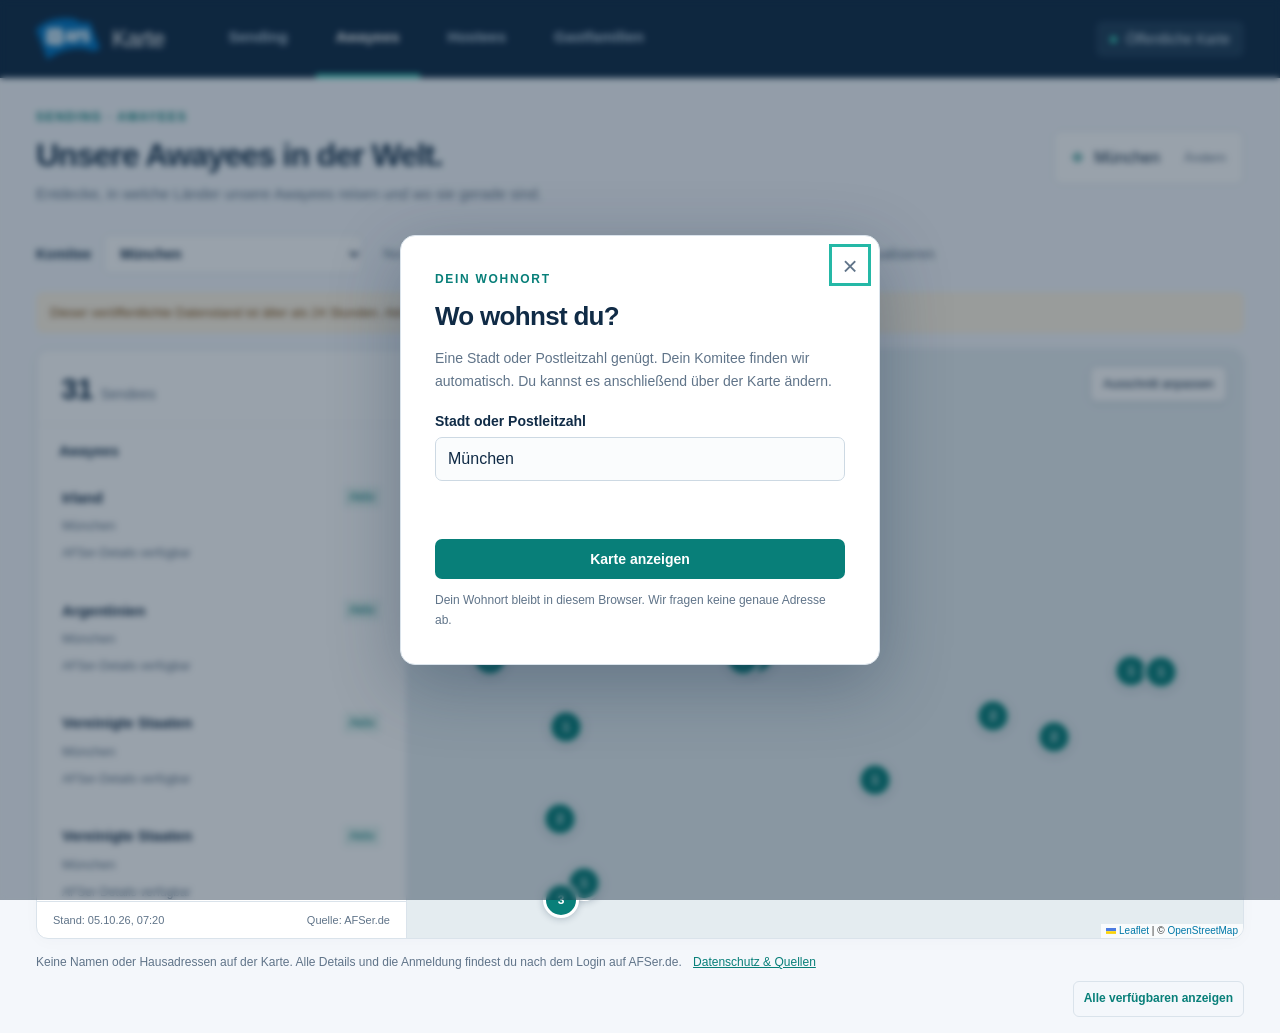
==== docs/awayees/index.html @ 6be91d58 "Rename Hopees to Awayees" ====
<!doctype html>
<html lang="de">
<head>
  <meta charset="utf-8"><meta name="viewport" content="width=device-width,initial-scale=1,viewport-fit=cover">
  <meta name="theme-color" content="#102b46">
  <meta name="referrer" content="no-referrer"><meta name="description" content="Öffentliche AFS-Karte mit anonymisierten 1-km-Bereichen, Gastländern und AFSer-Links. Standardkomitee München.">
  <title>AFS Karte · Sending</title>
  <link rel="icon" href="../assets/favicon.svg" type="image/svg+xml">
  <link rel="stylesheet" href="../assets/vendor/leaflet.css"><link rel="stylesheet" href="../assets/app.css">
  <script defer src="../assets/vendor/leaflet.js"></script><script type="module" src="../assets/app.js"></script>
</head>
<body data-mobile-view="map">
  <header class="header">
    <a class="brand" href="../" aria-label="AFS Karte Startseite"><img class="brand-logo" src="../assets/afs-logo.svg" alt="AFS" width="64" height="43"><span>Karte</span></a>
    <nav aria-label="Bereiche"><a data-route="sending" class="active" href="../sending/">Sending</a><a data-route="awayees" href="../awayees/">Awayees</a><a data-route="hostees" href="../hostees/">Hostees</a><a data-route="families" href="../families/">Gastfamilien</a></nav>
    <button id="connection-button" class="connection"><span class="connection-dot"></span><span id="connection-label">Datenstand laden</span></button>
  </header>
  <main>
    <section class="page-heading">
      <div><p class="eyebrow" id="eyebrow">SENDING · HOMEINTERVIEWS</p><h1 id="page-title">Engagiere dich!</h1><p id="page-description">Finde offene Homeinterviews in deiner Nähe und melde dich direkt auf AFSer an.</p></div>
      <button id="residence-button" class="location-button"><span aria-hidden="true">⌖</span><span id="residence-label">München · Standard</span><span class="edit-label">Ändern</span></button>
    </section>
    <section class="toolbar" aria-label="Karte filtern">
      <label class="chapter-picker"><span>Komitee</span><select id="chapter-select" disabled><option value="">Bitte auswählen</option></select></label>
      <div class="scope-note" id="scope-note">Wähle deinen Wohnort oder dein Komitee.</div>
      <label class="record-filter" id="record-filter-control">Anzeige <select id="record-filter"></select></label>
      <label class="urgent-filter" id="urgent-control"><input id="urgent-only" type="checkbox">Nur dringend</label>
      <button id="refresh-button" class="subtle-button" disabled aria-label="Daten aktualisieren">↻ <span>Aktualisieren</span></button>
    </section>
    <p id="data-notice" class="data-notice" role="status" hidden></p>
    <div class="mobile-view-switch" role="group" aria-label="Ergebnisansicht">
      <button type="button" data-mobile-view="list" aria-pressed="false" aria-controls="results-panel">Liste</button>
      <button type="button" data-mobile-view="map" aria-pressed="true" aria-controls="map-panel">Karte</button>
    </div>
    <section class="workspace">
      <aside class="results" id="results-panel" aria-label="Ergebnisse">
        <div class="result-summary"><div><strong id="record-count">–</strong><span id="record-unit">offene Interviews</span></div><span class="urgent-count" id="urgent-count" hidden></span></div>
        <section class="nearby" id="nearby-section" hidden><div class="section-label">IN DEINER NÄHE <span>Ungefähre Entfernung</span></div><div id="nearby-results"></div></section>
        <div class="list-heading"><h2 id="list-heading">Offene Interviews</h2><label><span class="sr-only">Sortieren</span><select id="sort-select"><option value="urgent">Dringend zuerst</option><option value="distance">Nächste zuerst</option><option value="date">Frist zuerst</option></select></label></div>
        <div id="results-list" aria-live="polite"><div class="empty-state"><div class="empty-icon" aria-hidden="true">⌖</div><h3>Dein Komitee auf einen Blick</h3><p>Der öffentliche Datenstand für München wird geladen.</p></div></div>
        <div class="results-footer"><span id="updated-label">Noch keine Daten geladen</span><span>Quelle: AFSer.de</span></div>
      </aside>
      <section class="map-panel" id="map-panel" aria-label="Interaktive Karte"><div id="map"></div><div class="map-top-note" id="map-top-note">Standorte als ungefähre Bereiche</div><button id="fit-map" class="map-fit" aria-label="Alle gefilterten Einträge auf der Karte anzeigen">Ausschnitt anpassen</button><div class="map-legend" id="map-legend"><span><i class="legend-dot regular"></i>Offen</span><span><i class="legend-dot urgent"></i>Dringend</span><span class="area-legend"><i></i>Ungefährer Bereich</span></div></section>
    </section>
    <p class="privacy-note">Keine Namen oder Hausadressen auf der Karte. Alle Details und die Anmeldung findest du nach dem Login auf AFSer.de. <button id="privacy-button">Datenschutz & Quellen</button></p>
    <div class="scope-actions"><button id="show-all-button" class="show-all-button" type="button" aria-pressed="false" disabled>Alle verfügbaren anzeigen</button></div>
  </main>
  <dialog id="residence-dialog" aria-labelledby="residence-title">
    <form id="residence-form"><button type="button" class="dialog-close" data-close aria-label="Schließen">×</button><p class="eyebrow">DEIN WOHNORT</p><h2 id="residence-title">Wo wohnst du?</h2><p>Eine Stadt oder Postleitzahl genügt. Dein Komitee finden wir automatisch. Du kannst es anschließend über der Karte ändern.</p><label for="city-input">Stadt oder Postleitzahl</label><input id="city-input" autocomplete="off" placeholder="z. B. München oder 80331" maxlength="80"><div id="city-options" class="city-options" aria-live="polite"></div><p class="form-message" id="residence-message" role="status"></p><button class="primary wide" type="submit">Karte anzeigen</button><p class="small-note">Dein Wohnort bleibt in diesem Browser. Wir fragen keine genaue Adresse ab.</p></form>
  </dialog>
  <dialog id="privacy-dialog" aria-labelledby="privacy-title"><button class="dialog-close" data-close aria-label="Schließen">×</button><p class="eyebrow">DATENSCHUTZ & QUELLEN</p><h2 id="privacy-title">Nur das Nötige auf der Karte</h2><p>Die anonymisierten Kartendaten sind öffentlich auf GitHub gespeichert. Namen, Kontaktangaben, genaue Adressen und vollständige AFSer-Datensätze bleiben lokal und werden nicht veröffentlicht.</p><p>Homeinterviews, Hostees und Gastfamilien erscheinen als 1-km-Kreise mit zufällig versetztem Mittelpunkt auf Basis öffentlicher Ortskoordinaten. Die Kreisfläche ist kein bestätigter Wohnort. Entfernungen sind Schätzungen. Awayees erscheinen ausschließlich im Gastland, ohne Wohnadresse. Dein Wohnort wird lokal im Browser gespeichert.</p><p>Die Kartenkacheln stammen von OpenStreetMap. Dabei erhält der Kartenanbieter deine IP-Adresse und den angezeigten Kartenausschnitt. Es werden keine Namen, Hausadressen oder AFSer-Zugangscodes an den Kartenanbieter gesendet.</p><p>Datenquelle: <a href="https://www.afser.de/" target="_blank" rel="noopener noreferrer">AFSer.de</a>. Karten: © <a href="https://www.openstreetmap.org/copyright" target="_blank" rel="noopener noreferrer">OpenStreetMap-Mitwirkende</a>. Ungefähre Ortskoordinaten: <a href="https://www.geonames.org/" target="_blank" rel="noopener noreferrer">GeoNames</a> (CC BY 4.0). Kartenbibliothek: Leaflet (BSD-2-Clause).</p><p id="sync-info" class="small-note">Zuletzt veröffentlichter Datenstand wird von GitHub geladen.</p></dialog>
  <div id="toast" role="status" hidden></div>
</body>
</html>
---- docs/assets/vendor/leaflet.css ----
/* required styles */

.leaflet-pane,
.leaflet-tile,
.leaflet-marker-icon,
.leaflet-marker-shadow,
.leaflet-tile-container,
.leaflet-pane > svg,
.leaflet-pane > canvas,
.leaflet-zoom-box,
.leaflet-image-layer,
.leaflet-layer {
	position: absolute;
	left: 0;
	top: 0;
	}
.leaflet-container {
	overflow: hidden;
	}
.leaflet-tile,
.leaflet-marker-icon,
.leaflet-marker-shadow {
	-webkit-user-select: none;
	   -moz-user-select: none;
	        user-select: none;
	  -webkit-user-drag: none;
	}
/* Prevents IE11 from highlighting tiles in blue */
.leaflet-tile::selection {
	background: transparent;
}
/* Safari renders non-retina tile on retina better with this, but Chrome is worse */
.leaflet-safari .leaflet-tile {
	image-rendering: -webkit-optimize-contrast;
	}
/* hack that prevents hw layers "stretching" when loading new tiles */
.leaflet-safari .leaflet-tile-container {
	width: 1600px;
	height: 1600px;
	-webkit-transform-origin: 0 0;
	}
.leaflet-marker-icon,
.leaflet-marker-shadow {
	display: block;
	}
/* .leaflet-container svg: reset svg max-width decleration shipped in Joomla! (joomla.org) 3.x */
/* .leaflet-container img: map is broken in FF if you have max-width: 100% on tiles */
.leaflet-container .leaflet-overlay-pane svg {
	max-width: none !important;
	max-height: none !important;
	}
.leaflet-container .leaflet-marker-pane img,
.leaflet-container .leaflet-shadow-pane img,
.leaflet-container .leaflet-tile-pane img,
.leaflet-container img.leaflet-image-layer,
.leaflet-container .leaflet-tile {
	max-width: none !important;
	max-height: none !important;
	width: auto;
	padding: 0;
	}

.leaflet-container img.leaflet-tile {
	/* See: https://bugs.chromium.org/p/chromium/issues/detail?id=600120 */
	mix-blend-mode: plus-lighter;
}

.leaflet-container.leaflet-touch-zoom {
	-ms-touch-action: pan-x pan-y;
	touch-action: pan-x pan-y;
	}
.leaflet-container.leaflet-touch-drag {
	-ms-touch-action: pinch-zoom;
	/* Fallback for FF which doesn't support pinch-zoom */
	touch-action: none;
	touch-action: pinch-zoom;
}
.leaflet-container.leaflet-touch-drag.leaflet-touch-zoom {
	-ms-touch-action: none;
	touch-action: none;
}
.leaflet-container {
	-webkit-tap-highlight-color: transparent;
}
.leaflet-container a {
	-webkit-tap-highlight-color: rgba(51, 181, 229, 0.4);
}
.leaflet-tile {
	filter: inherit;
	visibility: hidden;
	}
.leaflet-tile-loaded {
	visibility: inherit;
	}
.leaflet-zoom-box {
	width: 0;
	height: 0;
	-moz-box-sizing: border-box;
	     box-sizing: border-box;
	z-index: 800;
	}
/* workaround for https://bugzilla.mozilla.org/show_bug.cgi?id=888319 */
.leaflet-overlay-pane svg {
	-moz-user-select: none;
	}

.leaflet-pane         { z-index: 400; }

.leaflet-tile-pane    { z-index: 200; }
.leaflet-overlay-pane { z-index: 400; }
.leaflet-shadow-pane  { z-index: 500; }
.leaflet-marker-pane  { z-index: 600; }
.leaflet-tooltip-pane   { z-index: 650; }
.leaflet-popup-pane   { z-index: 700; }

.leaflet-map-pane canvas { z-index: 100; }
.leaflet-map-pane svg    { z-index: 200; }

.leaflet-vml-shape {
	width: 1px;
	height: 1px;
	}
.lvml {
	behavior: url(#default#VML);
	display: inline-block;
	position: absolute;
	}


/* control positioning */

.leaflet-control {
	position: relative;
	z-index: 800;
	pointer-events: visiblePainted; /* IE 9-10 doesn't have auto */
	pointer-events: auto;
	}
.leaflet-top,
.leaflet-bottom {
	position: absolute;
	z-index: 1000;
	pointer-events: none;
	}
.leaflet-top {
	top: 0;
	}
.leaflet-right {
	right: 0;
	}
.leaflet-bottom {
	bottom: 0;
	}
.leaflet-left {
	left: 0;
	}
.leaflet-control {
	float: left;
	clear: both;
	}
.leaflet-right .leaflet-control {
	float: right;
	}
.leaflet-top .leaflet-control {
	margin-top: 10px;
	}
.leaflet-bottom .leaflet-control {
	margin-bottom: 10px;
	}
.leaflet-left .leaflet-control {
	margin-left: 10px;
	}
.leaflet-right .leaflet-control {
	margin-right: 10px;
	}


/* zoom and fade animations */

.leaflet-fade-anim .leaflet-popup {
	opacity: 0;
	-webkit-transition: opacity 0.2s linear;
	   -moz-transition: opacity 0.2s linear;
	        transition: opacity 0.2s linear;
	}
.leaflet-fade-anim .leaflet-map-pane .leaflet-popup {
	opacity: 1;
	}
.leaflet-zoom-animated {
	-webkit-transform-origin: 0 0;
	    -ms-transform-origin: 0 0;
	        transform-origin: 0 0;
	}
svg.leaflet-zoom-animated {
	will-change: transform;
}

.leaflet-zoom-anim .leaflet-zoom-animated {
	-webkit-transition: -webkit-transform 0.25s cubic-bezier(0,0,0.25,1);
	   -moz-transition:    -moz-transform 0.25s cubic-bezier(0,0,0.25,1);
	        transition:         transform 0.25s cubic-bezier(0,0,0.25,1);
	}
.leaflet-zoom-anim .leaflet-tile,
.leaflet-pan-anim .leaflet-tile {
	-webkit-transition: none;
	   -moz-transition: none;
	        transition: none;
	}

.leaflet-zoom-anim .leaflet-zoom-hide {
	visibility: hidden;
	}


/* cursors */

.leaflet-interactive {
	cursor: pointer;
	}
.leaflet-grab {
	cursor: -webkit-grab;
	cursor:    -moz-grab;
	cursor:         grab;
	}
.leaflet-crosshair,
.leaflet-crosshair .leaflet-interactive {
	cursor: crosshair;
	}
.leaflet-popup-pane,
.leaflet-control {
	cursor: auto;
	}
.leaflet-dragging .leaflet-grab,
.leaflet-dragging .leaflet-grab .leaflet-interactive,
.leaflet-dragging .leaflet-marker-draggable {
	cursor: move;
	cursor: -webkit-grabbing;
	cursor:    -moz-grabbing;
	cursor:         grabbing;
	}

/* marker & overlays interactivity */
.leaflet-marker-icon,
.leaflet-marker-shadow,
.leaflet-image-layer,
.leaflet-pane > svg path,
.leaflet-tile-container {
	pointer-events: none;
	}

.leaflet-marker-icon.leaflet-interactive,
.leaflet-image-layer.leaflet-interactive,
.leaflet-pane > svg path.leaflet-interactive,
svg.leaflet-image-layer.leaflet-interactive path {
	pointer-events: visiblePainted; /* IE 9-10 doesn't have auto */
	pointer-events: auto;
	}

/* visual tweaks */

.leaflet-container {
	background: #ddd;
	outline-offset: 1px;
	}
.leaflet-container a {
	color: #0078A8;
	}
.leaflet-zoom-box {
	border: 2px dotted #38f;
	background: rgba(255,255,255,0.5);
	}


/* general typography */
.leaflet-container {
	font-family: "Helvetica Neue", Arial, Helvetica, sans-serif;
	font-size: 12px;
	font-size: 0.75rem;
	line-height: 1.5;
	}


/* general toolbar styles */

.leaflet-bar {
	box-shadow: 0 1px 5px rgba(0,0,0,0.65);
	border-radius: 4px;
	}
.leaflet-bar a {
	background-color: #fff;
	border-bottom: 1px solid #ccc;
	width: 26px;
	height: 26px;
	line-height: 26px;
	display: block;
	text-align: center;
	text-decoration: none;
	color: black;
	}
.leaflet-bar a,
.leaflet-control-layers-toggle {
	background-position: 50% 50%;
	background-repeat: no-repeat;
	display: block;
	}
.leaflet-bar a:hover,
.leaflet-bar a:focus {
	background-color: #f4f4f4;
	}
.leaflet-bar a:first-child {
	border-top-left-radius: 4px;
	border-top-right-radius: 4px;
	}
.leaflet-bar a:last-child {
	border-bottom-left-radius: 4px;
	border-bottom-right-radius: 4px;
	border-bottom: none;
	}
.leaflet-bar a.leaflet-disabled {
	cursor: default;
	background-color: #f4f4f4;
	color: #bbb;
	}

.leaflet-touch .leaflet-bar a {
	width: 30px;
	height: 30px;
	line-height: 30px;
	}
.leaflet-touch .leaflet-bar a:first-child {
	border-top-left-radius: 2px;
	border-top-right-radius: 2px;
	}
.leaflet-touch .leaflet-bar a:last-child {
	border-bottom-left-radius: 2px;
	border-bottom-right-radius: 2px;
	}

/* zoom control */

.leaflet-control-zoom-in,
.leaflet-control-zoom-out {
	font: bold 18px 'Lucida Console', Monaco, monospace;
	text-indent: 1px;
	}

.leaflet-touch .leaflet-control-zoom-in, .leaflet-touch .leaflet-control-zoom-out  {
	font-size: 22px;
	}


/* layers control */

.leaflet-control-layers {
	box-shadow: 0 1px 5px rgba(0,0,0,0.4);
	background: #fff;
	border-radius: 5px;
	}
.leaflet-control-layers-toggle {
	background-image: url(images/layers.png);
	width: 36px;
	height: 36px;
	}
.leaflet-retina .leaflet-control-layers-toggle {
	background-image: url(images/layers-2x.png);
	background-size: 26px 26px;
	}
.leaflet-touch .leaflet-control-layers-toggle {
	width: 44px;
	height: 44px;
	}
.leaflet-control-layers .leaflet-control-layers-list,
.leaflet-control-layers-expanded .leaflet-control-layers-toggle {
	display: none;
	}
.leaflet-control-layers-expanded .leaflet-control-layers-list {
	display: block;
	position: relative;
	}
.leaflet-control-layers-expanded {
	padding: 6px 10px 6px 6px;
	color: #333;
	background: #fff;
	}
.leaflet-control-layers-scrollbar {
	overflow-y: scroll;
	overflow-x: hidden;
	padding-right: 5px;
	}
.leaflet-control-layers-selector {
	margin-top: 2px;
	position: relative;
	top: 1px;
	}
.leaflet-control-layers label {
	display: block;
	font-size: 13px;
	font-size: 1.08333em;
	}
.leaflet-control-layers-separator {
	height: 0;
	border-top: 1px solid #ddd;
	margin: 5px -10px 5px -6px;
	}

/* Default icon URLs */
.leaflet-default-icon-path { /* used only in path-guessing heuristic, see L.Icon.Default */
	background-image: url(images/marker-icon.png);
	}


/* attribution and scale controls */

.leaflet-container .leaflet-control-attribution {
	background: #fff;
	background: rgba(255, 255, 255, 0.8);
	margin: 0;
	}
.leaflet-control-attribution,
.leaflet-control-scale-line {
	padding: 0 5px;
	color: #333;
	line-height: 1.4;
	}
.leaflet-control-attribution a {
	text-decoration: none;
	}
.leaflet-control-attribution a:hover,
.leaflet-control-attribution a:focus {
	text-decoration: underline;
	}
.leaflet-attribution-flag {
	display: inline !important;
	vertical-align: baseline !important;
	width: 1em;
	height: 0.6669em;
	}
.leaflet-left .leaflet-control-scale {
	margin-left: 5px;
	}
.leaflet-bottom .leaflet-control-scale {
	margin-bottom: 5px;
	}
.leaflet-control-scale-line {
	border: 2px solid #777;
	border-top: none;
	line-height: 1.1;
	padding: 2px 5px 1px;
	white-space: nowrap;
	-moz-box-sizing: border-box;
	     box-sizing: border-box;
	background: rgba(255, 255, 255, 0.8);
	text-shadow: 1px 1px #fff;
	}
.leaflet-control-scale-line:not(:first-child) {
	border-top: 2px solid #777;
	border-bottom: none;
	margin-top: -2px;
	}
.leaflet-control-scale-line:not(:first-child):not(:last-child) {
	border-bottom: 2px solid #777;
	}

.leaflet-touch .leaflet-control-attribution,
.leaflet-touch .leaflet-control-layers,
.leaflet-touch .leaflet-bar {
	box-shadow: none;
	}
.leaflet-touch .leaflet-control-layers,
.leaflet-touch .leaflet-bar {
	border: 2px solid rgba(0,0,0,0.2);
	background-clip: padding-box;
	}


/* popup */

.leaflet-popup {
	position: absolute;
	text-align: center;
	margin-bottom: 20px;
	}
.leaflet-popup-content-wrapper {
	padding: 1px;
	text-align: left;
	border-radius: 12px;
	}
.leaflet-popup-content {
	margin: 13px 24px 13px 20px;
	line-height: 1.3;
	font-size: 13px;
	font-size: 1.08333em;
	min-height: 1px;
	}
.leaflet-popup-content p {
	margin: 17px 0;
	margin: 1.3em 0;
	}
.leaflet-popup-tip-container {
	width: 40px;
	height: 20px;
	position: absolute;
	left: 50%;
	margin-top: -1px;
	margin-left: -20px;
	overflow: hidden;
	pointer-events: none;
	}
.leaflet-popup-tip {
	width: 17px;
	height: 17px;
	padding: 1px;

	margin: -10px auto 0;
	pointer-events: auto;

	-webkit-transform: rotate(45deg);
	   -moz-transform: rotate(45deg);
	    -ms-transform: rotate(45deg);
	        transform: rotate(45deg);
	}
.leaflet-popup-content-wrapper,
.leaflet-popup-tip {
	background: white;
	color: #333;
	box-shadow: 0 3px 14px rgba(0,0,0,0.4);
	}
.leaflet-container a.leaflet-popup-close-button {
	position: absolute;
	top: 0;
	right: 0;
	border: none;
	text-align: center;
	width: 24px;
	height: 24px;
	font: 16px/24px Tahoma, Verdana, sans-serif;
	color: #757575;
	text-decoration: none;
	background: transparent;
	}
.leaflet-container a.leaflet-popup-close-button:hover,
.leaflet-container a.leaflet-popup-close-button:focus {
	color: #585858;
	}
.leaflet-popup-scrolled {
	overflow: auto;
	}

.leaflet-oldie .leaflet-popup-content-wrapper {
	-ms-zoom: 1;
	}
.leaflet-oldie .leaflet-popup-tip {
	width: 24px;
	margin: 0 auto;

	-ms-filter: "progid:DXImageTransform.Microsoft.Matrix(M11=0.70710678, M12=0.70710678, M21=-0.70710678, M22=0.70710678)";
	filter: progid:DXImageTransform.Microsoft.Matrix(M11=0.70710678, M12=0.70710678, M21=-0.70710678, M22=0.70710678);
	}

.leaflet-oldie .leaflet-control-zoom,
.leaflet-oldie .leaflet-control-layers,
.leaflet-oldie .leaflet-popup-content-wrapper,
.leaflet-oldie .leaflet-popup-tip {
	border: 1px solid #999;
	}


/* div icon */

.leaflet-div-icon {
	background: #fff;
	border: 1px solid #666;
	}


/* Tooltip */
/* Base styles for the element that has a tooltip */
.leaflet-tooltip {
	position: absolute;
	padding: 6px;
	background-color: #fff;
	border: 1px solid #fff;
	border-radius: 3px;
	color: #222;
	white-space: nowrap;
	-webkit-user-select: none;
	-moz-user-select: none;
	-ms-user-select: none;
	user-select: none;
	pointer-events: none;
	box-shadow: 0 1px 3px rgba(0,0,0,0.4);
	}
.leaflet-tooltip.leaflet-interactive {
	cursor: pointer;
	pointer-events: auto;
	}
.leaflet-tooltip-top:before,
.leaflet-tooltip-bottom:before,
.leaflet-tooltip-left:before,
.leaflet-tooltip-right:before {
	position: absolute;
	pointer-events: none;
	border: 6px solid transparent;
	background: transparent;
	content: "";
	}

/* Directions */

.leaflet-tooltip-bottom {
	margin-top: 6px;
}
.leaflet-tooltip-top {
	margin-top: -6px;
}
.leaflet-tooltip-bottom:before,
.leaflet-tooltip-top:before {
	left: 50%;
	margin-left: -6px;
	}
.leaflet-tooltip-top:before {
	bottom: 0;
	margin-bottom: -12px;
	border-top-color: #fff;
	}
.leaflet-tooltip-bottom:before {
	top: 0;
	margin-top: -12px;
	margin-left: -6px;
	border-bottom-color: #fff;
	}
.leaflet-tooltip-left {
	margin-left: -6px;
}
.leaflet-tooltip-right {
	margin-left: 6px;
}
.leaflet-tooltip-left:before,
.leaflet-tooltip-right:before {
	top: 50%;
	margin-top: -6px;
	}
.leaflet-tooltip-left:before {
	right: 0;
	margin-right: -12px;
	border-left-color: #fff;
	}
.leaflet-tooltip-right:before {
	left: 0;
	margin-left: -12px;
	border-right-color: #fff;
	}

/* Printing */

@media print {
	/* Prevent printers from removing background-images of controls. */
	.leaflet-control {
		-webkit-print-color-adjust: exact;
		print-color-adjust: exact;
		}
	}
---- docs/assets/app.css ----
:root{font-family:Inter,-apple-system,BlinkMacSystemFont,"Segoe UI",sans-serif;color:#17334d;background:#f4f7fb;font-size:16px;--navy:#102b46;--teal:#087f79;--line:#dae3eb;--muted:#607489;--red:#bd343c}*{box-sizing:border-box}body{margin:0}button,input,select{font:inherit}button,a,input,select{touch-action:manipulation}button{cursor:pointer}button:disabled,select:disabled{cursor:default;opacity:.55}a{color:var(--teal)}button:focus-visible,a:focus-visible,select:focus-visible,input:focus-visible{outline:3px solid #25b8a6;outline-offset:3px}button{border:0}header{height:78px;padding:0 36px;background:var(--navy);display:flex;align-items:center;gap:44px;color:#fff}.brand{display:flex;align-items:center;gap:12px;color:#fff;text-decoration:none;font-size:23px;letter-spacing:-.5px;white-space:nowrap}.brand strong{font-weight:400;color:#b4c8d9}nav{display:flex;height:100%;align-items:stretch;gap:8px}nav a{color:#b8ccdd;text-decoration:none;padding:28px 20px 23px;border-bottom:4px solid transparent;font-size:15px;font-weight:550}nav a.active{color:white;border-bottom-color:#38cbb5}nav a:hover{background:#183952}.connection{margin-left:auto;background:#203e59;color:#dcebf7;padding:10px 14px;border-radius:7px;display:flex;align-items:center;gap:9px;font-size:14px}.connection-dot{background:#8aa0b3;width:7px;height:7px;border-radius:50%}.connected .connection-dot{background:#38cbb5}main{max-width:1720px;margin:auto;padding:32px 36px 16px}.page-heading{display:flex;justify-content:space-between;gap:24px;align-items:center;margin-bottom:28px}.eyebrow{font-size:12px;font-weight:750;letter-spacing:1.7px;color:var(--teal);margin:0 0 12px}h1{font-size:32px;line-height:1.2;letter-spacing:-1px;margin:0 0 9px}.page-heading p:not(.eyebrow){font-size:15px;color:var(--muted);line-height:1.5;margin:0}.location-button{background:white;border:1px solid var(--line);padding:13px 17px;display:flex;align-items:center;gap:10px;border-radius:9px;color:var(--navy);white-space:nowrap}.location-button>span:first-child{font-size:23px;color:var(--teal)}.edit-label{margin-left:14px;color:var(--muted);font-size:13px}.toolbar{display:flex;align-items:center;gap:20px;margin-bottom:18px}.chapter-picker{display:flex;align-items:center;gap:12px;font-size:14px;font-weight:600}.chapter-picker select, #sort-select{border:1px solid var(--line);background:white;border-radius:7px;padding:10px 34px 10px 12px;color:var(--navy);max-width:260px}.scope-note{font-size:13px;color:var(--muted)}.urgent-filter{display:flex;align-items:center;gap:8px;margin-left:auto;font-size:14px}.urgent-filter input{accent-color:var(--red);width:16px;height:16px}.subtle-button{background:transparent;color:var(--muted);font-size:14px;padding:10px 0}.workspace{display:grid;grid-template-columns:370px 1fr;min-height:590px;height:calc(100vh - 320px);max-height:950px;border:1px solid var(--line);border-radius:12px;overflow:hidden;background:white;box-shadow:0 3px 16px #102b4606}.results{display:flex;flex-direction:column;min-width:0;min-height:0;border-right:1px solid var(--line)}.result-summary{display:flex;align-items:center;justify-content:space-between;padding:22px 24px 18px;border-bottom:1px solid #edf1f5}.result-summary>div{display:flex;align-items:baseline;gap:8px}.result-summary strong{font-size:30px;letter-spacing:-1px}.result-summary span{font-size:14px;color:var(--muted)}.result-summary .urgent-count{font-size:12px;background:#fff0f0;padding:6px 8px;border-radius:5px;color:var(--red);font-weight:650}.list-heading{display:flex;align-items:center;justify-content:space-between;padding:18px 22px 10px;gap:10px}.list-heading h2{font-size:14px;margin:0}.list-heading select{font-size:12px!important;padding:6px 20px 6px 8px!important;max-width:150px}#results-list{flex:1;overflow:auto;padding:0 12px 8px}.record-card{width:100%;text-align:left;display:block;padding:16px 12px;background:#fff;border-radius:8px;color:var(--navy);margin-bottom:5px;border:1px solid transparent}.record-card:hover,.record-card.selected{background:#f0f9f8;border-color:#bde1dd}.record-card.urgent{border-left:3px solid #d14b53;padding-left:10px}.card-top{display:flex;gap:8px;align-items:center;justify-content:space-between;margin-bottom:8px}.card-title{font-size:15px;font-weight:680;overflow-wrap:anywhere}.badge{background:#e9f6f3;color:var(--teal);font-size:12px;padding:4px 6px;border-radius:4px;white-space:nowrap}.badge.danger{background:#fff0f0;color:var(--red)}.card-details{font-size:13px;line-height:1.6;color:var(--muted)}.card-bottom{display:flex;justify-content:space-between;gap:10px;margin-top:9px;font-size:12px;color:var(--muted)}.card-bottom .deadline{color:var(--red);font-weight:600}.results-footer{font-size:11px;color:var(--muted);padding:12px 16px;border-top:1px solid var(--line);display:flex;justify-content:space-between;gap:12px}.map-panel{position:relative;min-width:0;min-height:0}#map{width:100%;height:100%;background:#e4ecf0;z-index:1}.map-top-note,.map-legend,.map-fit{position:absolute;z-index:500;background:white;border:1px solid #ccd7df;border-radius:7px;box-shadow:0 2px 8px #102b4612}.map-top-note{left:16px;top:16px;padding:10px 12px;color:#425c72;font-size:12px;pointer-events:none}.map-fit{right:16px;top:16px;padding:10px 12px;color:var(--navy);font-size:12px}.map-legend{display:flex;gap:17px;bottom:28px;left:16px;padding:12px 14px;font-size:12px;pointer-events:none}.map-legend span{display:flex;align-items:center;gap:6px}.legend-dot{width:9px;height:9px;border-radius:50%;display:inline-block}.legend-dot.regular{background:var(--teal)}.legend-dot.urgent{background:var(--red)}.area-legend i{width:13px;height:13px;border:1px solid #087f7980;background:#087f7918;border-radius:50%}.privacy-note{font-size:12px;line-height:1.6;color:var(--muted);margin:14px 0 0}.privacy-note button{padding:0;background:none;color:var(--teal);text-decoration:underline;font-size:inherit;margin-left:8px}.empty-state{padding:38px 20px;text-align:center}.empty-icon{color:var(--teal);font-size:42px}.empty-state h3{font-size:18px;margin:14px 0 10px}.empty-state p{font-size:14px;color:var(--muted);line-height:1.65}.primary{background:var(--teal);border-radius:7px;color:white;padding:12px 16px;font-size:14px;font-weight:600}.primary:hover{background:#066962}.nearby{background:#f0faf8;padding:18px 22px;border-bottom:1px solid #d9eee9}.section-label{font-size:11px;letter-spacing:1px;font-weight:750;color:var(--teal);display:flex;justify-content:space-between;gap:6px}.section-label span{font-size:10px;letter-spacing:0;color:var(--muted);font-weight:400}.nearby-row{margin-top:12px;padding:0;display:flex;justify-content:space-between;align-items:center;gap:8px;width:100%;background:transparent;color:var(--navy);font-size:13px;text-align:left}.nearby-row span:last-child{color:var(--teal);white-space:nowrap}.country-marker{border:3px solid white;box-shadow:0 1px 7px #102b4640;border-radius:50%;background:var(--teal);color:white;font-weight:700;font-family:inherit;text-align:center;line-height:30px}.leaflet-popup-content{font-family:Inter,-apple-system,sans-serif;min-width:205px;max-width:290px;margin:20px!important;color:var(--navy)}.popup-heading{font-size:18px;line-height:1.3;margin:10px 0}.popup-row{font-size:14px;line-height:1.7;margin:3px 0;color:var(--muted)}.popup-link{display:block;margin-top:15px;color:white!important;background:var(--teal);padding:11px 13px;border-radius:6px;text-align:center;text-decoration:none;font-size:14px;font-weight:650}.popup-note{font-size:11px!important;color:var(--muted);line-height:1.5}.country-popup-list{max-height:210px;overflow:auto}.country-popup-link{display:flex;justify-content:space-between;gap:8px;padding:10px 0;border-bottom:1px solid var(--line);font-size:13px;text-decoration:none}.leaflet-control-attribution{font-size:10px!important}.leaflet-control-zoom{margin-top:70px!important}.sr-only{position:absolute;width:1px;height:1px;padding:0;margin:-1px;overflow:hidden;clip:rect(0,0,0,0);white-space:nowrap;border:0}dialog{border:1px solid var(--line);border-radius:15px;max-width:480px;width:calc(100% - 32px);padding:34px;color:var(--navy);box-shadow:0 20px 70px #102b4650}dialog::backdrop{background:#0c22376b;backdrop-filter:blur(3px)}dialog h2{font-size:26px;line-height:1.2;letter-spacing:-.7px;margin:8px 0 14px}dialog p{font-size:14px;line-height:1.65;color:var(--muted)}dialog label{display:block;font-size:14px;font-weight:650;margin:20px 0 8px}dialog input,dialog select{width:100%;background:#fafcfd;border:1px solid #cdd9e3;border-radius:7px;padding:12px;color:var(--navy);font-size:16px}.dialog-close{position:absolute;top:14px;right:14px;font-size:26px;background:none;color:var(--muted);height:30px;width:30px}.wide{display:block;width:100%;margin-top:20px}.text-button{background:none;color:var(--teal);text-align:center;width:100%;padding:13px 0 0;font-size:14px}.small-note{font-size:12px!important;margin-bottom:0}.divider{display:flex;align-items:center;gap:12px;font-size:12px;color:var(--muted);margin:20px 0 8px}.divider:before,.divider:after{content:"";height:1px;background:var(--line);flex:1}.form-message{color:var(--red)!important;font-size:13px!important;min-height:20px;margin:12px 0 0}.city-options{margin-top:6px;max-height:200px;overflow:auto}.city-option{width:100%;text-align:left;background:#f2f8fb;border:1px solid var(--line);border-radius:6px;margin:3px 0;padding:9px 12px;font-size:14px;color:var(--navy)}.city-option:hover{background:#e4f3ef}.city-option small{display:block;color:var(--muted);margin-top:3px}#toast{position:fixed;bottom:22px;left:50%;transform:translateX(-50%);z-index:2000;background:var(--navy);color:white;padding:13px 20px;border-radius:8px;max-width:90%;box-shadow:0 4px 16px #102b4630;font-size:14px}[hidden]{display:none!important}
@media(min-width:1500px){.workspace{grid-template-columns:410px 1fr}.page-heading{margin-bottom:34px}main{padding-top:40px}}
.map-panel:has(.leaflet-popup) .map-top-note,.map-panel:has(.leaflet-popup) .map-fit,.map-panel:has(.leaflet-popup) .map-legend{display:none}
@media(max-width:1050px){header{padding:0 22px;gap:22px}nav{gap:0}nav a{padding-left:13px;padding-right:13px}main{padding:26px 22px 16px}.scope-note{display:none}.workspace{grid-template-columns:330px 1fr}h1{font-size:28px}.page-heading p:not(.eyebrow){max-width:510px}.map-top-note{max-width:170px;line-height:1.4}.map-fit{max-width:130px}.map-legend{gap:10px}.area-legend{display:none!important}}
/* Keep phone controls readable, including Safari's focused form fields. */
@media(min-width:761px) and (max-width:1050px){
  .toolbar{display:grid;grid-template-columns:minmax(0,1fr) minmax(0,1fr);gap:10px 16px}
  .chapter-picker{min-width:0}
  .chapter-picker select{width:100%;max-width:none;min-width:0}
  .record-filter{min-width:0}
  .record-filter select{width:100%;min-width:0}
  .urgent-filter{grid-column:1;margin-left:0}
  .subtle-button{grid-column:2;justify-self:end;padding:10px 12px}
}
@media(max-width:760px){
  header{height:auto;min-height:76px;display:grid;grid-template-columns:minmax(0,1fr) auto;padding:12px max(16px,env(safe-area-inset-right)) 0 max(16px,env(safe-area-inset-left));gap:8px 12px}
  .brand{grid-column:1;grid-row:1;font-size:21px;gap:10px}
  .brand-logo{width:60px;height:auto}
  .connection{grid-column:2;grid-row:1;margin-left:0;max-width:164px;min-height:44px;padding:10px;font-size:12px;line-height:1.3;text-align:left}
  .connection-dot{flex-shrink:0}
  nav{grid-column:1/-1;grid-row:2;display:grid;grid-template-columns:repeat(3,minmax(0,1fr)) minmax(0,1.3fr);width:100%;height:auto;gap:0}
  nav a{min-height:48px;display:flex;align-items:center;justify-content:center;padding:12px 3px;font-size:14px}
  main{padding:22px max(16px,env(safe-area-inset-right)) max(20px,env(safe-area-inset-bottom)) max(16px,env(safe-area-inset-left))}
  .page-heading{display:block;margin-bottom:20px}
  h1{font-size:clamp(24px,6.5vw,28px);line-height:1.25;overflow-wrap:anywhere}
  .page-heading .eyebrow{font-size:11px;line-height:1.5;letter-spacing:1.3px;margin-bottom:8px}
  .page-heading p:not(.eyebrow){font-size:14px}
  .location-button{margin-top:16px;width:100%;min-height:48px;padding:10px 12px;font-size:14px;text-align:left;white-space:normal}
  #residence-label{min-width:0;overflow-wrap:anywhere}
  .edit-label{margin-left:auto;flex-shrink:0}
  .toolbar{display:grid;grid-template-columns:minmax(0,1fr) auto;gap:10px 12px;margin-bottom:16px}
  .chapter-picker{grid-column:1/-1;display:grid;grid-template-columns:auto minmax(0,1fr);gap:12px;min-width:0}
  .chapter-picker select{width:100%;max-width:none;min-width:0;min-height:48px;font-size:16px}
  .urgent-filter{margin:0;min-height:44px;font-size:14px}
  .urgent-filter input{width:20px;height:20px;margin:0}
  .subtle-button{grid-column:2;min-height:44px;padding:8px 10px;font-size:22px;border:1px solid var(--line);border-radius:7px;background:white;line-height:1}
  .subtle-button span{display:none}
  body[data-mobile-view] .mobile-view-switch{display:flex}
  .workspace{display:flex;flex-direction:column;height:auto;min-height:0;overflow:hidden}
  .map-panel{height:clamp(400px,65svh,620px);border-radius:12px;overflow:hidden}
  body[data-mobile-view="list"] .map-panel,body[data-mobile-view="map"] .results{display:none}
  .results{border:0}
  #results-list{max-height:none;overflow:visible;padding:0 10px 10px}
  .map-top-note{font-size:11px;max-width:calc(100% - 24px);top:12px;left:12px;line-height:1.4;padding:8px 10px}
  .map-fit{right:12px;top:54px;min-height:44px;max-width:150px;padding:10px 12px}
  .leaflet-control-zoom{margin-top:56px!important}
  .leaflet-touch .leaflet-bar a{width:44px;height:44px;line-height:44px}
  .map-legend{bottom:30px;left:12px;max-width:calc(100% - 24px);flex-wrap:wrap;padding:10px 12px}
  .leaflet-popup-content{min-width:0;max-width:min(260px,calc(100vw - 100px));margin:16px!important;overflow-wrap:anywhere}
  .leaflet-container a.leaflet-popup-close-button{width:44px;height:44px;line-height:44px;font-size:24px}
  .leaflet-popup-content-wrapper{max-height:min(460px,55svh);overflow:auto}
  .map-panel:has(.leaflet-popup) .leaflet-top.leaflet-left{top:auto;right:12px;bottom:12px;left:auto}
  .map-panel:has(.leaflet-popup) .leaflet-control-zoom{visibility:visible;margin-top:0!important}
  .privacy-note{font-size:12px;margin-top:16px}
  .privacy-note button{display:inline-block;min-height:44px;margin-left:0;padding:8px 0}
  .result-summary{padding:16px;gap:8px;flex-wrap:wrap}
  .result-summary>div{min-width:0;flex-wrap:wrap}
  .list-heading{padding:14px 16px 10px;flex-wrap:wrap;align-items:center}
  .list-heading h2{flex:1;min-width:100px}
  .list-heading select{min-height:44px;max-width:175px;font-size:16px!important;padding:8px 24px 8px 10px!important}
  .empty-state{padding:22px 12px}
  .empty-state .primary{width:100%;min-height:48px;white-space:normal}
  .nearby{padding:14px 16px}
  .nearby-row{min-height:44px;margin-top:4px;font-size:14px}
  .nearby-row span:first-child{min-width:0;overflow-wrap:anywhere}
  .section-label{flex-wrap:wrap}
  .card-top{flex-wrap:wrap}
  .card-bottom{flex-wrap:wrap;line-height:1.5}
  .results-footer{flex-wrap:wrap;line-height:1.5}
  dialog{width:calc(100% - 24px);max-height:calc(100svh - 24px);padding:28px 20px 24px;overflow:auto;overscroll-behavior:contain;scroll-padding:20px}
  dialog h2{font-size:24px;padding-right:16px}
  .dialog-close{top:6px;right:6px;height:44px;width:44px}
  dialog label{margin-top:16px}
  .primary,.text-button,.city-option,.popup-link{min-height:44px}
  .text-button{padding:12px 0}
  #toast{bottom:max(16px,env(safe-area-inset-bottom));width:max-content;max-width:calc(100% - 32px);line-height:1.5}
}
@media(max-width:360px){nav a{font-size:13px}.connection{max-width:142px}.brand{gap:7px;font-size:19px}.brand-logo{width:54px}}
@media(prefers-reduced-motion:no-preference){.record-card,.primary{transition:background .12s ease,border-color .12s ease}}

.data-notice{padding:11px 14px;border-radius:7px;background:#fff4e3;color:#7d4b0f;font-size:13px;line-height:1.5;margin:0 0 16px}

.brand-logo{display:block;object-fit:contain;flex-shrink:0}
.mobile-view-switch{display:none;gap:4px;padding:4px;background:#e5edf3;border:1px solid var(--line);border-radius:10px;margin-bottom:12px}
.mobile-view-switch button{flex:1;min-height:44px;padding:10px 16px;border-radius:7px;background:transparent;color:var(--muted);font-size:15px;font-weight:650}
.mobile-view-switch button[aria-pressed="true"]{background:var(--navy);color:white;box-shadow:0 2px 5px #102b4615}

.record-filter{display:flex;align-items:center;gap:10px;font-size:14px;font-weight:600}.record-filter select{max-width:260px;background:white;border:1px solid var(--line);border-radius:7px;padding:10px 12px;color:var(--navy)}.badge.picked{background:#fff4dc;color:#8c5c0c}
@media(max-width:760px){.record-filter{grid-column:1/-1;display:grid;grid-template-columns:auto minmax(0,1fr)}.record-filter select{max-width:none;width:100%;min-height:48px;font-size:16px}.toolbar .urgent-filter{grid-column:1}.toolbar .subtle-button{grid-column:2}}

@media(max-width:760px){.map-panel>.mobile-map-popup{position:absolute!important;top:12px!important;bottom:auto!important;left:12px!important;right:12px!important;width:auto!important;margin:0!important;transform:none!important;z-index:600}.mobile-map-popup .leaflet-popup-content{width:auto!important;max-width:none!important;margin:18px!important;padding-right:18px}.mobile-map-popup .leaflet-popup-content-wrapper{max-height:calc(65svh - 48px)}.mobile-map-popup .leaflet-popup-tip-container{display:none}}

@media(max-width:760px){.mobile-map-popup a.leaflet-popup-close-button{position:absolute;top:0;right:0;width:44px;height:44px;line-height:44px;font-size:24px;text-align:center;text-decoration:none;color:var(--muted)}.mobile-map-popup .leaflet-popup-content-wrapper{background:white;border-radius:12px;box-shadow:0 3px 14px #0006}}

.scope-actions{display:flex;justify-content:flex-end;margin-top:8px}
.show-all-button{min-height:36px;padding:6px 10px;border:1px solid var(--line);border-radius:6px;background:transparent;color:var(--teal);font-size:12px;font-weight:550;line-height:1.3}
.show-all-button[aria-pressed="true"]{background:#e9f6f3;border-color:#bde1dd}
@media(max-width:760px){.show-all-button{min-height:40px}}

@media(min-width:761px){.map-panel>.desktop-map-popup{position:absolute!important;transform:none!important;margin:0!important;z-index:700!important}.desktop-map-popup .leaflet-popup-tip-container{display:none}.desktop-map-popup .leaflet-popup-content-wrapper{max-height:min(460px,calc(100% - 52px));overflow:auto}}
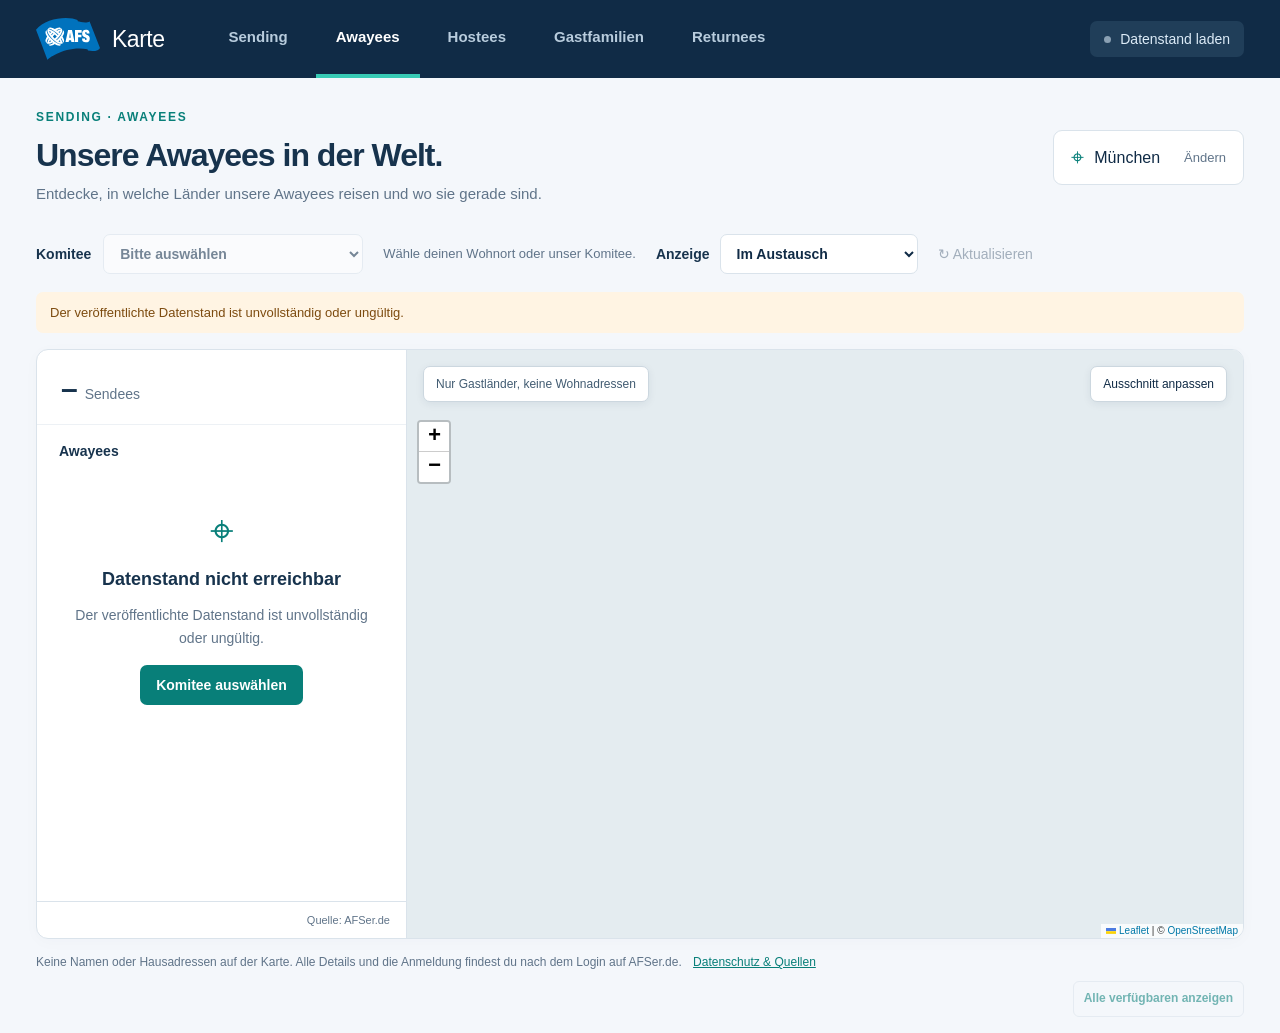
==== commit 7a29fb90: "Add anonymized Returnees dataset and monthly archive" ====
--- a/docs/awayees/index.html
+++ b/docs/awayees/index.html
@@ -12,17 +12,17 @@
 <body data-mobile-view="map">
   <header class="header">
     <a class="brand" href="../" aria-label="AFS Karte Startseite"><img class="brand-logo" src="../assets/afs-logo.svg" alt="AFS" width="64" height="43"><span>Karte</span></a>
-    <nav aria-label="Bereiche"><a data-route="sending" class="active" href="../sending/">Sending</a><a data-route="awayees" href="../awayees/">Awayees</a><a data-route="hostees" href="../hostees/">Hostees</a><a data-route="families" href="../families/">Gastfamilien</a></nav>
+    <nav aria-label="Bereiche"><a data-route="sending" class="active" href="../sending/">Sending</a><a data-route="awayees" href="../awayees/">Awayees</a><a data-route="hostees" href="../hostees/">Hostees</a><a data-route="families" href="../families/">Gastfamilien</a><a href="../returnees/">Returnees</a></nav>
     <button id="connection-button" class="connection"><span class="connection-dot"></span><span id="connection-label">Datenstand laden</span></button>
   </header>
   <main>
     <section class="page-heading">
-      <div><p class="eyebrow" id="eyebrow">SENDING · HOMEINTERVIEWS</p><h1 id="page-title">Engagiere dich!</h1><p id="page-description">Finde offene Homeinterviews in deiner Nähe und melde dich direkt auf AFSer an.</p></div>
+      <div><p class="eyebrow" id="eyebrow">SENDING · AWAYEES</p><h1 id="page-title">Unsere Awayees in der Welt.</h1><p id="page-description">Entdecke, in welche Länder unsere Awayees reisen und wo sie gerade sind.</p></div>
       <button id="residence-button" class="location-button"><span aria-hidden="true">⌖</span><span id="residence-label">München · Standard</span><span class="edit-label">Ändern</span></button>
     </section>
     <section class="toolbar" aria-label="Karte filtern">
       <label class="chapter-picker"><span>Komitee</span><select id="chapter-select" disabled><option value="">Bitte auswählen</option></select></label>
-      <div class="scope-note" id="scope-note">Wähle deinen Wohnort oder dein Komitee.</div>
+      <div class="scope-note" id="scope-note">Wähle deinen Wohnort oder unser Komitee.</div>
       <label class="record-filter" id="record-filter-control">Anzeige <select id="record-filter"></select></label>
       <label class="urgent-filter" id="urgent-control"><input id="urgent-only" type="checkbox">Nur dringend</label>
       <button id="refresh-button" class="subtle-button" disabled aria-label="Daten aktualisieren">↻ <span>Aktualisieren</span></button>
@@ -37,7 +37,7 @@
         <div class="result-summary"><div><strong id="record-count">–</strong><span id="record-unit">offene Interviews</span></div><span class="urgent-count" id="urgent-count" hidden></span></div>
         <section class="nearby" id="nearby-section" hidden><div class="section-label">IN DEINER NÄHE <span>Ungefähre Entfernung</span></div><div id="nearby-results"></div></section>
         <div class="list-heading"><h2 id="list-heading">Offene Interviews</h2><label><span class="sr-only">Sortieren</span><select id="sort-select"><option value="urgent">Dringend zuerst</option><option value="distance">Nächste zuerst</option><option value="date">Frist zuerst</option></select></label></div>
-        <div id="results-list" aria-live="polite"><div class="empty-state"><div class="empty-icon" aria-hidden="true">⌖</div><h3>Dein Komitee auf einen Blick</h3><p>Der öffentliche Datenstand für München wird geladen.</p></div></div>
+        <div id="results-list" aria-live="polite"><div class="empty-state"><div class="empty-icon" aria-hidden="true">⌖</div><h3>Unser Komitee auf einen Blick</h3><p>Der öffentliche Datenstand für München wird geladen.</p></div></div>
         <div class="results-footer"><span id="updated-label">Noch keine Daten geladen</span><span>Quelle: AFSer.de</span></div>
       </aside>
       <section class="map-panel" id="map-panel" aria-label="Interaktive Karte"><div id="map"></div><div class="map-top-note" id="map-top-note">Standorte als ungefähre Bereiche</div><button id="fit-map" class="map-fit" aria-label="Alle gefilterten Einträge auf der Karte anzeigen">Ausschnitt anpassen</button><div class="map-legend" id="map-legend"><span><i class="legend-dot regular"></i>Offen</span><span><i class="legend-dot urgent"></i>Dringend</span><span class="area-legend"><i></i>Ungefährer Bereich</span></div></section>
--- a/docs/assets/app.css
+++ b/docs/assets/app.css
@@ -98,3 +98,6 @@
 @media(max-width:760px){.show-all-button{min-height:40px}}
 
 @media(min-width:761px){.map-panel>.desktop-map-popup{position:absolute!important;transform:none!important;margin:0!important;z-index:700!important}.desktop-map-popup .leaflet-popup-tip-container{display:none}.desktop-map-popup .leaflet-popup-content-wrapper{max-height:min(460px,calc(100% - 52px));overflow:auto}}
+
+@media(max-width:760px){header nav{grid-template-columns:repeat(5,minmax(0,1fr))}header nav a{padding:10px 2px;font-size:clamp(10px,3.2vw,13px)}}
+@media(min-width:761px) and (max-width:940px){header{gap:12px}header nav a{padding-left:8px;padding-right:8px;font-size:13px}}
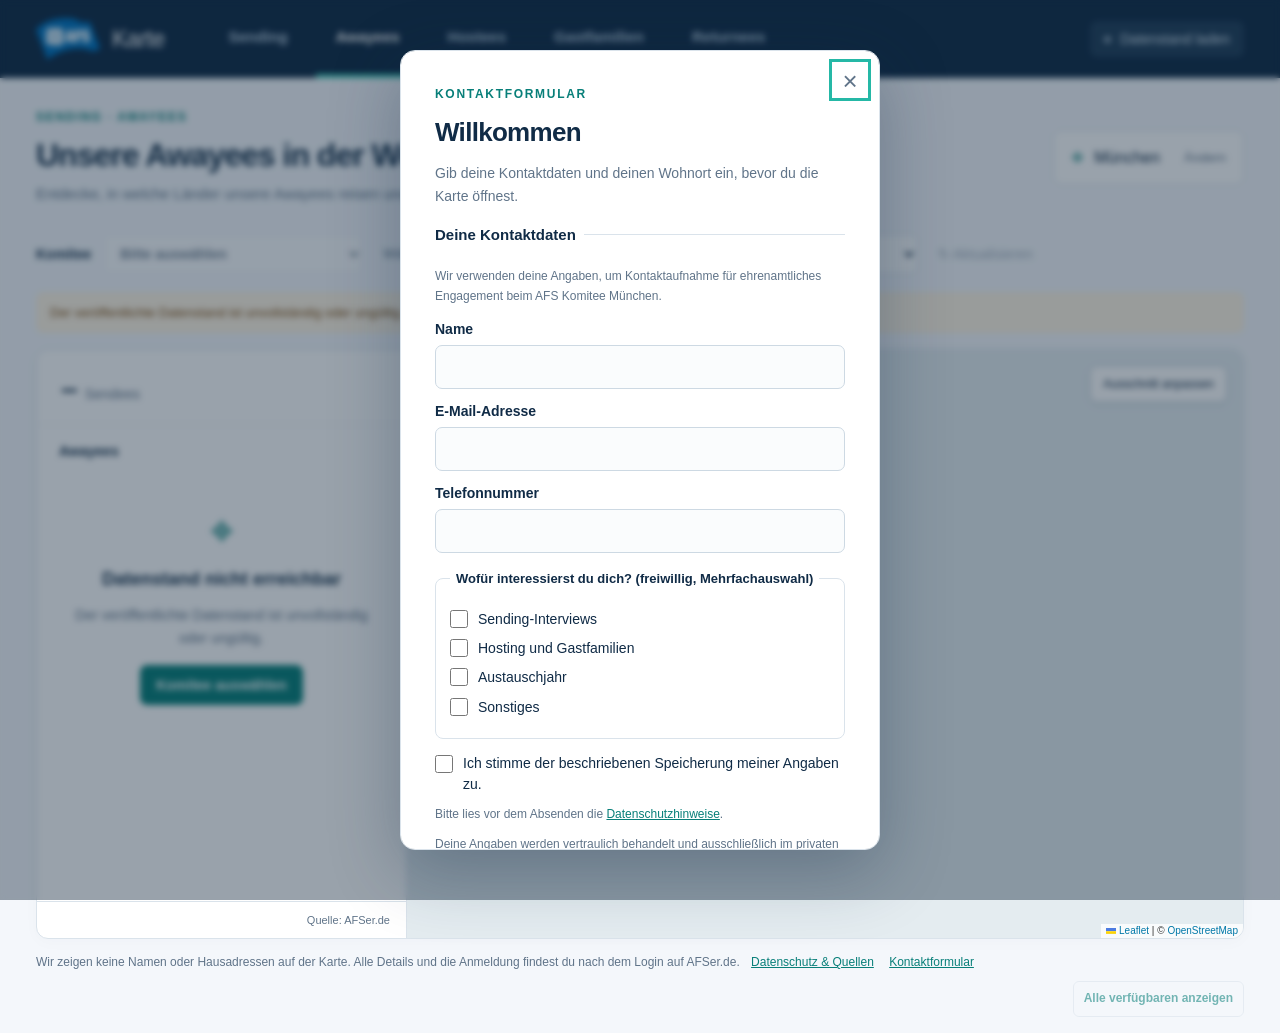
==== commit a1c72bf4: "Add contact form, update organization to AFS-MUC, and add contact API service" ====
--- a/docs/awayees/index.html
+++ b/docs/awayees/index.html
@@ -37,18 +37,20 @@
         <div class="result-summary"><div><strong id="record-count">–</strong><span id="record-unit">offene Interviews</span></div><span class="urgent-count" id="urgent-count" hidden></span></div>
         <section class="nearby" id="nearby-section" hidden><div class="section-label">IN DEINER NÄHE <span>Ungefähre Entfernung</span></div><div id="nearby-results"></div></section>
         <div class="list-heading"><h2 id="list-heading">Offene Interviews</h2><label><span class="sr-only">Sortieren</span><select id="sort-select"><option value="urgent">Dringend zuerst</option><option value="distance">Nächste zuerst</option><option value="date">Frist zuerst</option></select></label></div>
-        <div id="results-list" aria-live="polite"><div class="empty-state"><div class="empty-icon" aria-hidden="true">⌖</div><h3>Unser Komitee auf einen Blick</h3><p>Der öffentliche Datenstand für München wird geladen.</p></div></div>
+        <div id="results-list" aria-live="polite"><div class="empty-state"><div class="empty-icon" aria-hidden="true">⌖</div><h3>Unser Komitee auf einen Blick</h3><p>Wir laden den öffentlichen Datenstand für München.</p></div></div>
         <div class="results-footer"><span id="updated-label">Noch keine Daten geladen</span><span>Quelle: AFSer.de</span></div>
       </aside>
       <section class="map-panel" id="map-panel" aria-label="Interaktive Karte"><div id="map"></div><div class="map-top-note" id="map-top-note">Standorte als ungefähre Bereiche</div><button id="fit-map" class="map-fit" aria-label="Alle gefilterten Einträge auf der Karte anzeigen">Ausschnitt anpassen</button><div class="map-legend" id="map-legend"><span><i class="legend-dot regular"></i>Offen</span><span><i class="legend-dot urgent"></i>Dringend</span><span class="area-legend"><i></i>Ungefährer Bereich</span></div></section>
     </section>
-    <p class="privacy-note">Keine Namen oder Hausadressen auf der Karte. Alle Details und die Anmeldung findest du nach dem Login auf AFSer.de. <button id="privacy-button">Datenschutz & Quellen</button></p>
+    <p class="privacy-note">Wir zeigen keine Namen oder Hausadressen auf der Karte. Alle Details und die Anmeldung findest du nach dem Login auf AFSer.de. <button id="privacy-button">Datenschutz & Quellen</button> <a class="contact-form-link" href="../Kontaktformular/">Kontaktformular</a></p>
     <div class="scope-actions"><button id="show-all-button" class="show-all-button" type="button" aria-pressed="false" disabled>Alle verfügbaren anzeigen</button></div>
   </main>
   <dialog id="residence-dialog" aria-labelledby="residence-title">
-    <form id="residence-form"><button type="button" class="dialog-close" data-close aria-label="Schließen">×</button><p class="eyebrow">DEIN WOHNORT</p><h2 id="residence-title">Wo wohnst du?</h2><p>Eine Stadt oder Postleitzahl genügt. Dein Komitee finden wir automatisch. Du kannst es anschließend über der Karte ändern.</p><label for="city-input">Stadt oder Postleitzahl</label><input id="city-input" autocomplete="off" placeholder="z. B. München oder 80331" maxlength="80"><div id="city-options" class="city-options" aria-live="polite"></div><p class="form-message" id="residence-message" role="status"></p><button class="primary wide" type="submit">Karte anzeigen</button><p class="small-note">Dein Wohnort bleibt in diesem Browser. Wir fragen keine genaue Adresse ab.</p></form>
+    <form id="residence-form"><button type="button" class="dialog-close" id="residence-close" data-close aria-label="Schließen">×</button><p class="eyebrow" id="residence-eyebrow">DEIN WOHNORT</p><h2 id="residence-title">Wo wohnst du?</h2><p id="residence-intro">Eine Stadt oder Postleitzahl genügt. Wir wählen unser Komitee automatisch aus. Wenn nötig, kannst du die Auswahl über der Karte ändern.</p>
+      <fieldset id="contact-fields" class="contact-fields" hidden><legend>Deine Kontaktdaten</legend><p id="contact-purpose" class="small-note"></p><label for="contact-name">Name</label><input id="contact-name" name="name" autocomplete="name" maxlength="120" required><label for="contact-email">E-Mail-Adresse</label><input id="contact-email" name="email" type="email" autocomplete="email" maxlength="254" required><label for="contact-phone">Telefonnummer</label><input id="contact-phone" name="phone" type="tel" autocomplete="tel" maxlength="32" required><fieldset class="interest-options"><legend>Wofür interessierst du dich? (freiwillig, Mehrfachauswahl)</legend><label><input type="checkbox" name="interests" value="sending_interviews"> <span>Sending-Interviews</span></label><label><input type="checkbox" name="interests" value="hosting"> <span>Hosting und Gastfamilien</span></label><label><input type="checkbox" name="interests" value="exchange"> <span>Austauschjahr</span></label><label><input type="checkbox" name="interests" value="other"> <span>Sonstiges</span></label></fieldset><label class="contact-consent"><input id="contact-consent" type="checkbox" required><span>Ich stimme der beschriebenen Speicherung meiner Angaben zu.</span></label><p class="small-note">Bitte lies vor dem Absenden die <button type="button" id="contact-privacy-button" class="inline-button">Datenschutzhinweise</button>.</p><p id="contact-retention" class="small-note"></p><label class="contact-honeypot" aria-hidden="true">Bitte leer lassen<input id="contact-website" tabindex="-1" autocomplete="off"></label></fieldset>
+      <label for="city-input">Postleitzahl oder Stadt</label><input id="city-input" autocomplete="off" placeholder="z. B. 80331 oder Berlin" maxlength="80" required><div id="city-options" class="city-options" aria-live="polite"></div><p class="form-message" id="residence-message" role="status"></p><button id="residence-submit" class="primary wide" type="submit">Karte anzeigen</button><button id="skip-contact-button" class="text-button" type="button" hidden>Formular überspringen und zur Karte</button><p class="small-note" id="residence-note">Dein Wohnort bleibt in diesem Browser. Wir fragen keine genaue Adresse ab.</p></form>
   </dialog>
-  <dialog id="privacy-dialog" aria-labelledby="privacy-title"><button class="dialog-close" data-close aria-label="Schließen">×</button><p class="eyebrow">DATENSCHUTZ & QUELLEN</p><h2 id="privacy-title">Nur das Nötige auf der Karte</h2><p>Die anonymisierten Kartendaten sind öffentlich auf GitHub gespeichert. Namen, Kontaktangaben, genaue Adressen und vollständige AFSer-Datensätze bleiben lokal und werden nicht veröffentlicht.</p><p>Homeinterviews, Hostees und Gastfamilien erscheinen als 1-km-Kreise mit zufällig versetztem Mittelpunkt auf Basis öffentlicher Ortskoordinaten. Die Kreisfläche ist kein bestätigter Wohnort. Entfernungen sind Schätzungen. Awayees erscheinen ausschließlich im Gastland, ohne Wohnadresse. Dein Wohnort wird lokal im Browser gespeichert.</p><p>Die Kartenkacheln stammen von OpenStreetMap. Dabei erhält der Kartenanbieter deine IP-Adresse und den angezeigten Kartenausschnitt. Es werden keine Namen, Hausadressen oder AFSer-Zugangscodes an den Kartenanbieter gesendet.</p><p>Datenquelle: <a href="https://www.afser.de/" target="_blank" rel="noopener noreferrer">AFSer.de</a>. Karten: © <a href="https://www.openstreetmap.org/copyright" target="_blank" rel="noopener noreferrer">OpenStreetMap-Mitwirkende</a>. Ungefähre Ortskoordinaten: <a href="https://www.geonames.org/" target="_blank" rel="noopener noreferrer">GeoNames</a> (CC BY 4.0). Kartenbibliothek: Leaflet (BSD-2-Clause).</p><p id="sync-info" class="small-note">Zuletzt veröffentlichter Datenstand wird von GitHub geladen.</p></dialog>
+  <dialog id="privacy-dialog" aria-labelledby="privacy-title"><button class="dialog-close" data-close aria-label="Schließen">×</button><p class="eyebrow">DATENSCHUTZ & QUELLEN</p><h2 id="privacy-title">Deine Angaben und die Karte</h2><p>Wir veröffentlichen auf GitHub die anonymisierten Kartendaten. Wenn du eines der Kontaktformulare absendest, speichern wir Name, Kontaktdaten, Ort und freiwillig gewählte Interessen getrennt auf dem privaten AFS-Server und synchronisieren sie als Excel-Datei in einem privaten GitHub-Repository. Sie erscheinen nicht in der öffentlichen Karte. Das Repository kann frühere Versionen der Excel-Datei in seiner Git-Verlaufshistorie behalten.</p><p id="contact-privacy-copy"></p><p>Wir zeigen Homeinterviews, Hostees und Gastfamilien als 1-km-Kreise mit zufällig versetztem Mittelpunkt auf Basis öffentlicher Ortskoordinaten. Die Kreisfläche ist kein bestätigter Wohnort. Entfernungen sind Schätzungen. Awayees zeigen wir ausschließlich im Gastland, ohne Wohnadresse. Wir speichern den Kartenfilter lokal in deinem Browser. Du kannst das Startformular überspringen oder das <a href="../Kontaktformular/">Kontaktformular separat öffnen</a>.</p><p>Die Kartenkacheln stammen von OpenStreetMap. Dabei erhält der Kartenanbieter deine IP-Adresse und den angezeigten Kartenausschnitt. Es werden keine Namen, Hausadressen oder AFSer-Zugangscodes an den Kartenanbieter gesendet.</p><p>Datenquelle: <a href="https://www.afser.de/" target="_blank" rel="noopener noreferrer">AFSer.de</a>. Karten: © <a href="https://www.openstreetmap.org/copyright" target="_blank" rel="noopener noreferrer">OpenStreetMap-Mitwirkende</a>. Ungefähre Ortskoordinaten: <a href="https://www.geonames.org/" target="_blank" rel="noopener noreferrer">GeoNames</a> (CC BY 4.0). Kartenbibliothek: Leaflet (BSD-2-Clause).</p><p id="sync-info" class="small-note">Wir laden den zuletzt auf GitHub veröffentlichten anonymisierten Datenstand.</p></dialog>
   <div id="toast" role="status" hidden></div>
 </body>
 </html>
--- a/docs/assets/app.css
+++ b/docs/assets/app.css
@@ -97,7 +97,37 @@
 .show-all-button[aria-pressed="true"]{background:#e9f6f3;border-color:#bde1dd}
 @media(max-width:760px){.show-all-button{min-height:40px}}
 
-@media(min-width:761px){.map-panel>.desktop-map-popup{position:absolute!important;transform:none!important;margin:0!important;z-index:700!important}.desktop-map-popup .leaflet-popup-tip-container{display:none}.desktop-map-popup .leaflet-popup-content-wrapper{max-height:min(460px,calc(100% - 52px));overflow:auto}}
-
 @media(max-width:760px){header nav{grid-template-columns:repeat(5,minmax(0,1fr))}header nav a{padding:10px 2px;font-size:clamp(10px,3.2vw,13px)}}
 @media(min-width:761px) and (max-width:940px){header{gap:12px}header nav a{padding-left:8px;padding-right:8px;font-size:13px}}
+
+@media(min-width:761px){.map-panel>.desktop-map-popup{position:absolute!important;transform:none!important;margin:0!important;z-index:700!important}.desktop-map-popup .leaflet-popup-tip-container{display:none}.desktop-map-popup .leaflet-popup-content-wrapper{max-height:min(460px,calc(100% - 52px));overflow:auto}}
+[hidden]{display:none!important}
+/* Contact intake fields share the existing residence picker for first-visit setup. */
+dialog#residence-dialog{max-height:min(92svh,800px);overflow-y:auto}
+.contact-fields{border:0;border-top:1px solid var(--line);margin:18px 0 0;padding:14px 0 0;min-width:0}
+.contact-fields legend{font-size:15px;font-weight:700;padding:0 8px 0 0}
+.contact-fields label{margin-top:14px}
+.contact-consent{display:flex!important;align-items:flex-start;gap:10px;font-weight:450!important;line-height:1.5}
+.contact-consent input{flex:0 0 18px;width:18px;height:18px;margin:2px 0 0;accent-color:var(--teal)}
+.inline-button{display:inline;background:none;padding:0;color:var(--teal);text-decoration:underline;font:inherit}
+.contact-fields .small-note{margin-top:10px}
+.contact-honeypot{position:absolute!important;left:-10000px!important;top:auto!important;width:1px!important;height:1px!important;overflow:hidden!important}
+.interest-options{border:1px solid var(--line);border-radius:8px;padding:14px 14px 12px;margin:18px 0 6px;min-width:0}
+.interest-options legend{font-size:13px;font-weight:700;padding:0 6px}
+.interest-options label{display:flex!important;align-items:flex-start;gap:10px;margin:9px 0!important;font-size:14px;font-weight:450!important;line-height:1.45}
+.interest-options input{flex:0 0 18px;width:18px!important;height:18px;margin:1px 0 0;accent-color:var(--teal)}
+.contact-form-link{margin-left:12px}
+.contact-page-body{min-height:100vh;background:#f4f7fb}
+.contact-home-link{margin-left:auto;color:#fff;text-decoration:none;font-size:14px;font-weight:600;padding:10px 14px;border:1px solid #ffffff40;border-radius:7px}
+.contact-home-link:hover{background:#ffffff16}
+.contact-page{max-width:760px;margin:46px auto;padding:42px;background:#fff;border:1px solid var(--line);border-radius:14px;box-shadow:0 3px 16px #102b4606}
+.contact-page h1{font-size:32px;line-height:1.2;letter-spacing:-1px;margin:0 0 10px}
+.contact-page-intro{font-size:15px;line-height:1.65;color:var(--muted);margin:0 0 24px}
+.contact-page form>label:not(.contact-consent):not(.contact-honeypot){display:block;font-size:14px;font-weight:650;margin:18px 0 8px}
+.contact-page input:not([type="checkbox"]){width:100%;background:#fafcfd;border:1px solid #cdd9e3;border-radius:7px;padding:12px;color:var(--navy);font-size:16px}
+.contact-page .page-interest-options{margin:24px 0 14px}
+.contact-page .page-consent{margin:18px 0 8px}
+.contact-page .page-consent input{background:#fafcfd;border:1px solid #cdd9e3;border-radius:4px}
+.contact-page .form-message{min-height:20px}
+.contact-skip-link{display:block;text-align:center;margin-top:15px;padding:10px;color:var(--teal);font-size:14px}
+@media(max-width:760px){.contact-page{margin:18px 12px;padding:28px 20px}.contact-page h1{font-size:27px}.contact-form-link{display:inline-block;margin:10px 0 0}.contact-home-link{padding:9px 10px}}
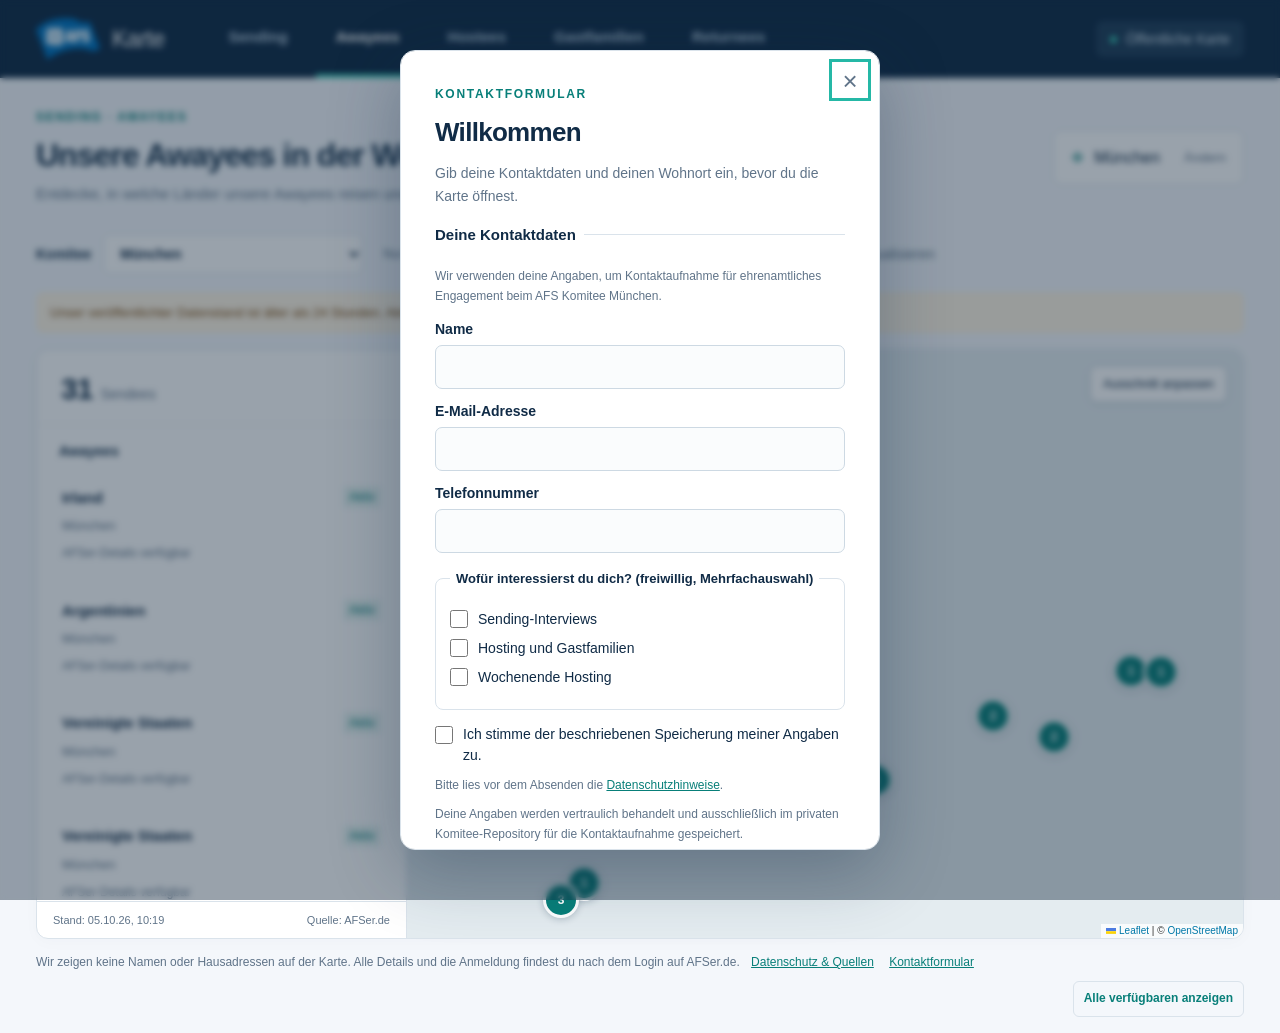
==== commit b3f7d36f: "Update contact interests and rebuild pages" ====
--- a/docs/awayees/index.html
+++ b/docs/awayees/index.html
@@ -47,7 +47,7 @@
   </main>
   <dialog id="residence-dialog" aria-labelledby="residence-title">
     <form id="residence-form"><button type="button" class="dialog-close" id="residence-close" data-close aria-label="Schließen">×</button><p class="eyebrow" id="residence-eyebrow">DEIN WOHNORT</p><h2 id="residence-title">Wo wohnst du?</h2><p id="residence-intro">Eine Stadt oder Postleitzahl genügt. Wir wählen unser Komitee automatisch aus. Wenn nötig, kannst du die Auswahl über der Karte ändern.</p>
-      <fieldset id="contact-fields" class="contact-fields" hidden><legend>Deine Kontaktdaten</legend><p id="contact-purpose" class="small-note"></p><label for="contact-name">Name</label><input id="contact-name" name="name" autocomplete="name" maxlength="120" required><label for="contact-email">E-Mail-Adresse</label><input id="contact-email" name="email" type="email" autocomplete="email" maxlength="254" required><label for="contact-phone">Telefonnummer</label><input id="contact-phone" name="phone" type="tel" autocomplete="tel" maxlength="32" required><fieldset class="interest-options"><legend>Wofür interessierst du dich? (freiwillig, Mehrfachauswahl)</legend><label><input type="checkbox" name="interests" value="sending_interviews"> <span>Sending-Interviews</span></label><label><input type="checkbox" name="interests" value="hosting"> <span>Hosting und Gastfamilien</span></label><label><input type="checkbox" name="interests" value="exchange"> <span>Austauschjahr</span></label><label><input type="checkbox" name="interests" value="other"> <span>Sonstiges</span></label></fieldset><label class="contact-consent"><input id="contact-consent" type="checkbox" required><span>Ich stimme der beschriebenen Speicherung meiner Angaben zu.</span></label><p class="small-note">Bitte lies vor dem Absenden die <button type="button" id="contact-privacy-button" class="inline-button">Datenschutzhinweise</button>.</p><p id="contact-retention" class="small-note"></p><label class="contact-honeypot" aria-hidden="true">Bitte leer lassen<input id="contact-website" tabindex="-1" autocomplete="off"></label></fieldset>
+      <fieldset id="contact-fields" class="contact-fields" hidden><legend>Deine Kontaktdaten</legend><p id="contact-purpose" class="small-note"></p><label for="contact-name">Name</label><input id="contact-name" name="name" autocomplete="name" maxlength="120" required><label for="contact-email">E-Mail-Adresse</label><input id="contact-email" name="email" type="email" autocomplete="email" maxlength="254" required><label for="contact-phone">Telefonnummer</label><input id="contact-phone" name="phone" type="tel" autocomplete="tel" maxlength="32" required><fieldset class="interest-options"><legend>Wofür interessierst du dich? (freiwillig, Mehrfachauswahl)</legend><label><input type="checkbox" name="interests" value="sending_interviews"> <span>Sending-Interviews</span></label><label><input type="checkbox" name="interests" value="hosting"> <span>Hosting und Gastfamilien</span></label><label><input type="checkbox" name="interests" value="weekend_hosting"> <span>Wochenende Hosting</span></label></fieldset><label class="contact-consent"><input id="contact-consent" type="checkbox" required><span>Ich stimme der beschriebenen Speicherung meiner Angaben zu.</span></label><p class="small-note">Bitte lies vor dem Absenden die <button type="button" id="contact-privacy-button" class="inline-button">Datenschutzhinweise</button>.</p><p id="contact-retention" class="small-note"></p><label class="contact-honeypot" aria-hidden="true">Bitte leer lassen<input id="contact-website" tabindex="-1" autocomplete="off"></label></fieldset>
       <label for="city-input">Postleitzahl oder Stadt</label><input id="city-input" autocomplete="off" placeholder="z. B. 80331 oder Berlin" maxlength="80" required><div id="city-options" class="city-options" aria-live="polite"></div><p class="form-message" id="residence-message" role="status"></p><button id="residence-submit" class="primary wide" type="submit">Karte anzeigen</button><button id="skip-contact-button" class="text-button" type="button" hidden>Formular überspringen und zur Karte</button><p class="small-note" id="residence-note">Dein Wohnort bleibt in diesem Browser. Wir fragen keine genaue Adresse ab.</p></form>
   </dialog>
   <dialog id="privacy-dialog" aria-labelledby="privacy-title"><button class="dialog-close" data-close aria-label="Schließen">×</button><p class="eyebrow">DATENSCHUTZ & QUELLEN</p><h2 id="privacy-title">Deine Angaben und die Karte</h2><p>Wir veröffentlichen auf GitHub die anonymisierten Kartendaten. Wenn du eines der Kontaktformulare absendest, speichern wir Name, Kontaktdaten, Ort und freiwillig gewählte Interessen getrennt auf dem privaten AFS-Server und synchronisieren sie als Excel-Datei in einem privaten GitHub-Repository. Sie erscheinen nicht in der öffentlichen Karte. Das Repository kann frühere Versionen der Excel-Datei in seiner Git-Verlaufshistorie behalten.</p><p id="contact-privacy-copy"></p><p>Wir zeigen Homeinterviews, Hostees und Gastfamilien als 1-km-Kreise mit zufällig versetztem Mittelpunkt auf Basis öffentlicher Ortskoordinaten. Die Kreisfläche ist kein bestätigter Wohnort. Entfernungen sind Schätzungen. Awayees zeigen wir ausschließlich im Gastland, ohne Wohnadresse. Wir speichern den Kartenfilter lokal in deinem Browser. Du kannst das Startformular überspringen oder das <a href="../Kontaktformular/">Kontaktformular separat öffnen</a>.</p><p>Die Kartenkacheln stammen von OpenStreetMap. Dabei erhält der Kartenanbieter deine IP-Adresse und den angezeigten Kartenausschnitt. Es werden keine Namen, Hausadressen oder AFSer-Zugangscodes an den Kartenanbieter gesendet.</p><p>Datenquelle: <a href="https://www.afser.de/" target="_blank" rel="noopener noreferrer">AFSer.de</a>. Karten: © <a href="https://www.openstreetmap.org/copyright" target="_blank" rel="noopener noreferrer">OpenStreetMap-Mitwirkende</a>. Ungefähre Ortskoordinaten: <a href="https://www.geonames.org/" target="_blank" rel="noopener noreferrer">GeoNames</a> (CC BY 4.0). Kartenbibliothek: Leaflet (BSD-2-Clause).</p><p id="sync-info" class="small-note">Wir laden den zuletzt auf GitHub veröffentlichten anonymisierten Datenstand.</p></dialog>
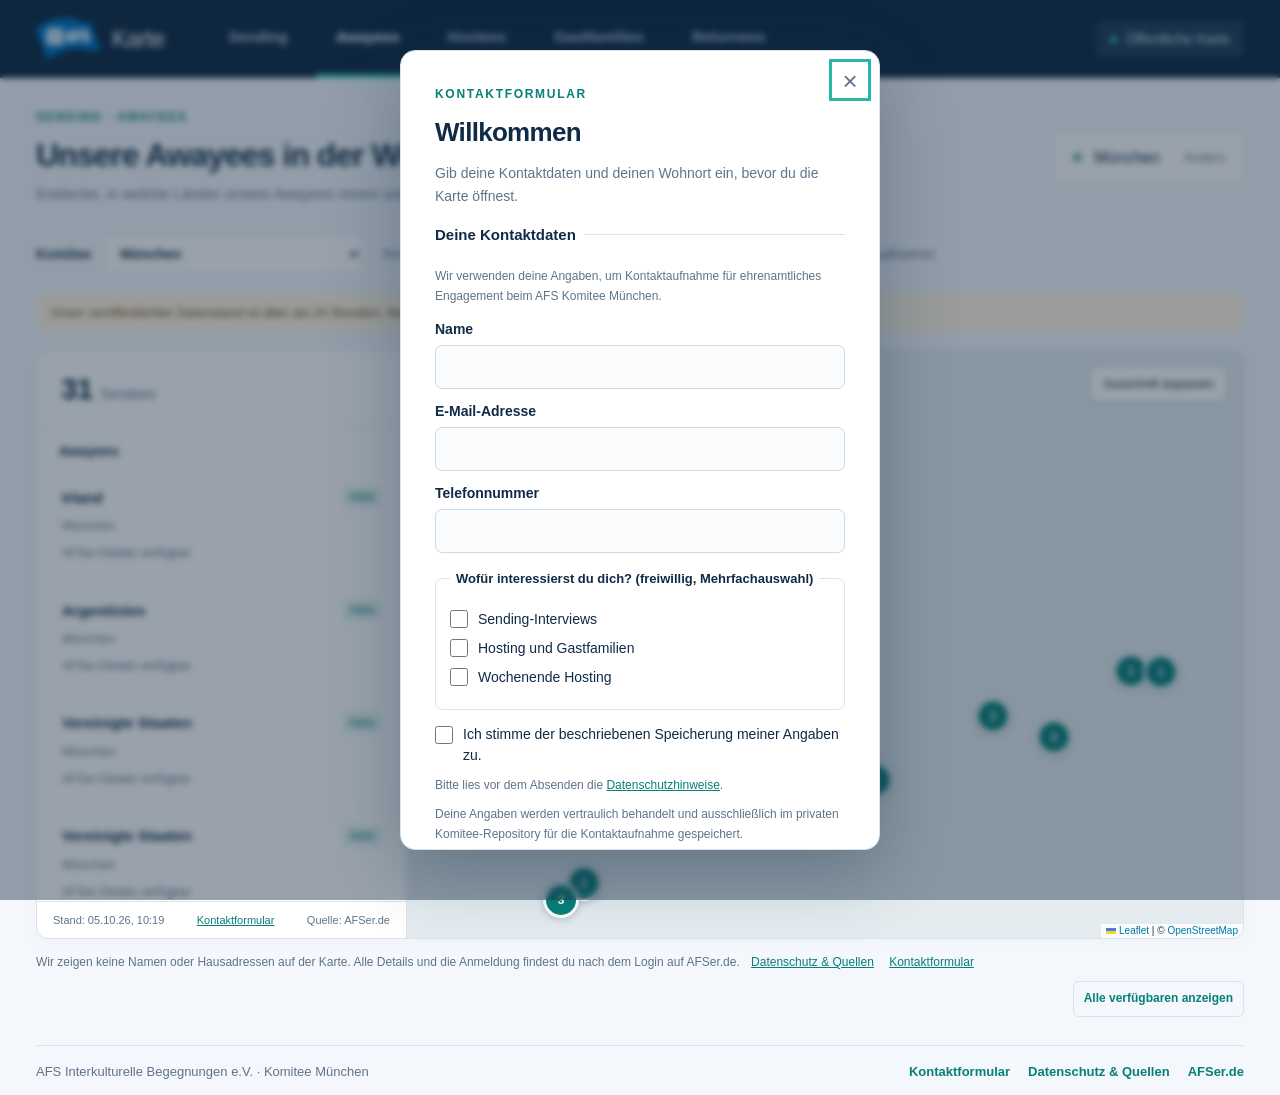
==== commit 2d47b6e7: "Add Kontaktformular link to results footer and site footers" ====
--- a/docs/awayees/index.html
+++ b/docs/awayees/index.html
@@ -38,12 +38,20 @@
         <section class="nearby" id="nearby-section" hidden><div class="section-label">IN DEINER NÄHE <span>Ungefähre Entfernung</span></div><div id="nearby-results"></div></section>
         <div class="list-heading"><h2 id="list-heading">Offene Interviews</h2><label><span class="sr-only">Sortieren</span><select id="sort-select"><option value="urgent">Dringend zuerst</option><option value="distance">Nächste zuerst</option><option value="date">Frist zuerst</option></select></label></div>
         <div id="results-list" aria-live="polite"><div class="empty-state"><div class="empty-icon" aria-hidden="true">⌖</div><h3>Unser Komitee auf einen Blick</h3><p>Wir laden den öffentlichen Datenstand für München.</p></div></div>
-        <div class="results-footer"><span id="updated-label">Noch keine Daten geladen</span><span>Quelle: AFSer.de</span></div>
+        <div class="results-footer"><span id="updated-label">Noch keine Daten geladen</span><a class="contact-form-link" href="../Kontaktformular/">Kontaktformular</a><span>Quelle: AFSer.de</span></div>
       </aside>
       <section class="map-panel" id="map-panel" aria-label="Interaktive Karte"><div id="map"></div><div class="map-top-note" id="map-top-note">Standorte als ungefähre Bereiche</div><button id="fit-map" class="map-fit" aria-label="Alle gefilterten Einträge auf der Karte anzeigen">Ausschnitt anpassen</button><div class="map-legend" id="map-legend"><span><i class="legend-dot regular"></i>Offen</span><span><i class="legend-dot urgent"></i>Dringend</span><span class="area-legend"><i></i>Ungefährer Bereich</span></div></section>
     </section>
     <p class="privacy-note">Wir zeigen keine Namen oder Hausadressen auf der Karte. Alle Details und die Anmeldung findest du nach dem Login auf AFSer.de. <button id="privacy-button">Datenschutz & Quellen</button> <a class="contact-form-link" href="../Kontaktformular/">Kontaktformular</a></p>
     <div class="scope-actions"><button id="show-all-button" class="show-all-button" type="button" aria-pressed="false" disabled>Alle verfügbaren anzeigen</button></div>
+    <footer class="site-footer">
+      <span>AFS Interkulturelle Begegnungen e.V. · Komitee München</span>
+      <div class="site-footer-links">
+        <a class="contact-form-link" href="../Kontaktformular/">Kontaktformular</a>
+        <button id="footer-privacy-button" type="button" class="inline-button">Datenschutz & Quellen</button>
+        <a href="https://www.afser.de/" target="_blank" rel="noopener noreferrer">AFSer.de</a>
+      </div>
+    </footer>
   </main>
   <dialog id="residence-dialog" aria-labelledby="residence-title">
     <form id="residence-form"><button type="button" class="dialog-close" id="residence-close" data-close aria-label="Schließen">×</button><p class="eyebrow" id="residence-eyebrow">DEIN WOHNORT</p><h2 id="residence-title">Wo wohnst du?</h2><p id="residence-intro">Eine Stadt oder Postleitzahl genügt. Wir wählen unser Komitee automatisch aus. Wenn nötig, kannst du die Auswahl über der Karte ändern.</p>
--- a/docs/assets/app.css
+++ b/docs/assets/app.css
@@ -130,4 +130,11 @@
 .contact-page .page-consent input{background:#fafcfd;border:1px solid #cdd9e3;border-radius:4px}
 .contact-page .form-message{min-height:20px}
 .contact-skip-link{display:block;text-align:center;margin-top:15px;padding:10px;color:var(--teal);font-size:14px}
-@media(max-width:760px){.contact-page{margin:18px 12px;padding:28px 20px}.contact-page h1{font-size:27px}.contact-form-link{display:inline-block;margin:10px 0 0}.contact-home-link{padding:9px 10px}}
+.site-footer{display:flex;justify-content:space-between;align-items:center;gap:16px;flex-wrap:wrap;margin-top:28px;padding-top:18px;border-top:1px solid var(--line);color:var(--muted);font-size:13px}
+.site-footer-links{display:flex;align-items:center;gap:18px;flex-wrap:wrap}
+.site-footer a{color:var(--teal);text-decoration:none;font-weight:550}
+.site-footer a:hover{text-decoration:underline}
+.site-footer .inline-button{color:var(--teal);font-size:13px;font-weight:550;text-decoration:none;cursor:pointer}
+.site-footer .inline-button:hover{text-decoration:underline}
+.results-footer .contact-form-link{margin:0}
+@media(max-width:760px){.contact-page{margin:18px 12px;padding:28px 20px}.contact-page h1{font-size:27px}.contact-form-link{display:inline-block;margin:10px 0 0}.contact-home-link{padding:9px 10px}.site-footer{flex-direction:column;align-items:flex-start;gap:10px;margin-top:20px}}
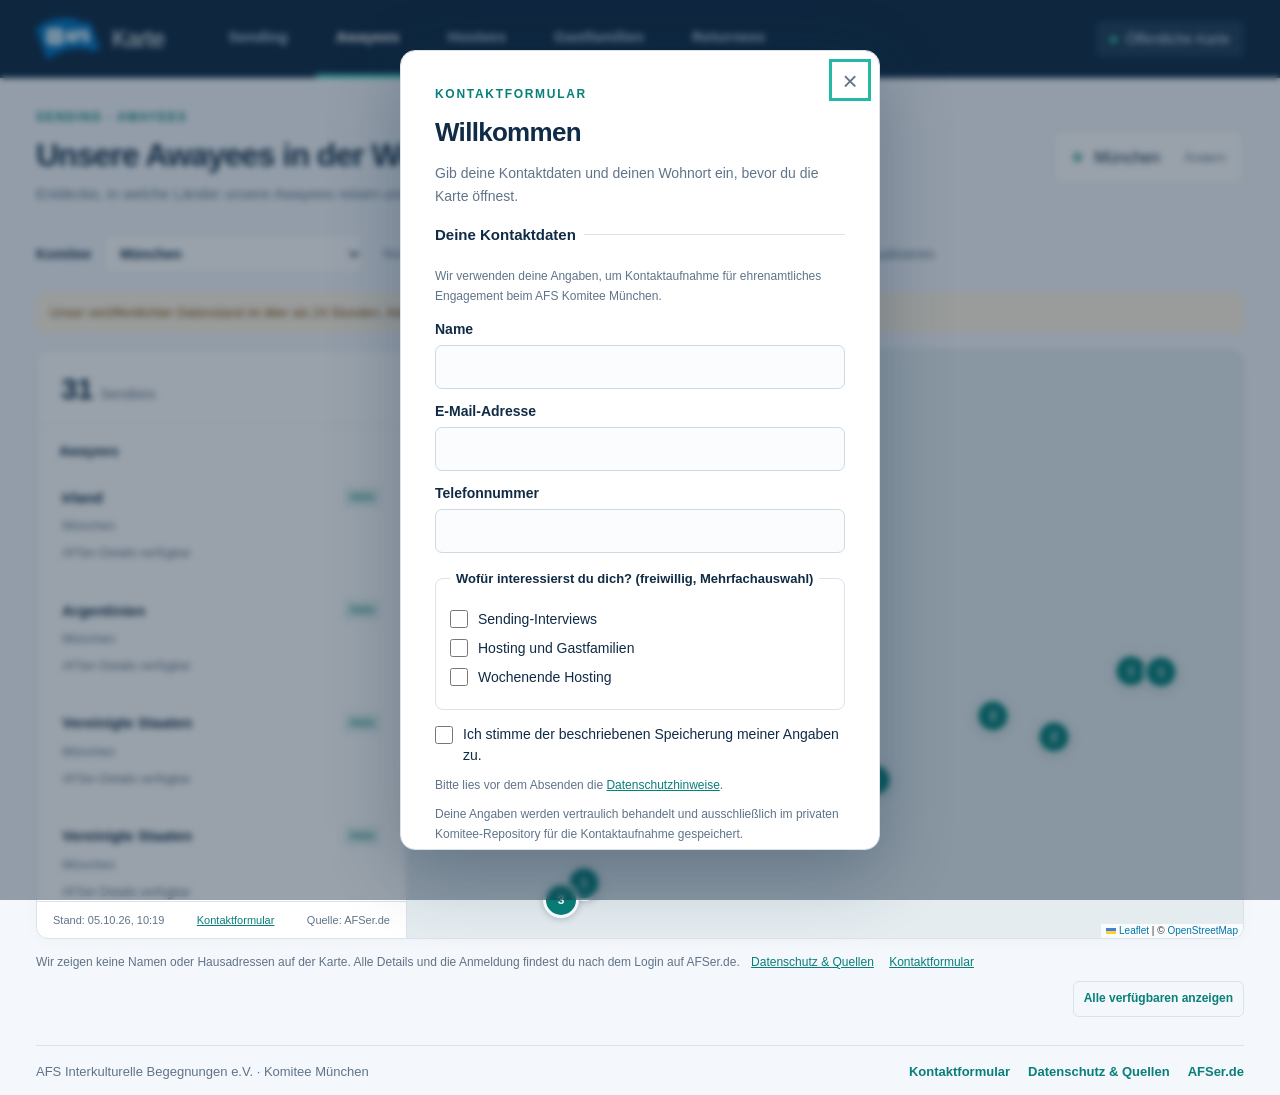
==== commit b8854bed: "Remove map top note and fit map overlay button" ====
--- a/docs/awayees/index.html
+++ b/docs/awayees/index.html
@@ -40,7 +40,7 @@
         <div id="results-list" aria-live="polite"><div class="empty-state"><div class="empty-icon" aria-hidden="true">⌖</div><h3>Unser Komitee auf einen Blick</h3><p>Wir laden den öffentlichen Datenstand für München.</p></div></div>
         <div class="results-footer"><span id="updated-label">Noch keine Daten geladen</span><a class="contact-form-link" href="../Kontaktformular/">Kontaktformular</a><span>Quelle: AFSer.de</span></div>
       </aside>
-      <section class="map-panel" id="map-panel" aria-label="Interaktive Karte"><div id="map"></div><div class="map-top-note" id="map-top-note">Standorte als ungefähre Bereiche</div><button id="fit-map" class="map-fit" aria-label="Alle gefilterten Einträge auf der Karte anzeigen">Ausschnitt anpassen</button><div class="map-legend" id="map-legend"><span><i class="legend-dot regular"></i>Offen</span><span><i class="legend-dot urgent"></i>Dringend</span><span class="area-legend"><i></i>Ungefährer Bereich</span></div></section>
+      <section class="map-panel" id="map-panel" aria-label="Interaktive Karte"><div id="map"></div><div class="map-legend" id="map-legend"><span><i class="legend-dot regular"></i>Offen</span><span><i class="legend-dot urgent"></i>Dringend</span><span class="area-legend"><i></i>Ungefährer Bereich</span></div></section>
     </section>
     <p class="privacy-note">Wir zeigen keine Namen oder Hausadressen auf der Karte. Alle Details und die Anmeldung findest du nach dem Login auf AFSer.de. <button id="privacy-button">Datenschutz & Quellen</button> <a class="contact-form-link" href="../Kontaktformular/">Kontaktformular</a></p>
     <div class="scope-actions"><button id="show-all-button" class="show-all-button" type="button" aria-pressed="false" disabled>Alle verfügbaren anzeigen</button></div>
--- a/docs/assets/app.css
+++ b/docs/assets/app.css
@@ -1,7 +1,7 @@
-:root{font-family:Inter,-apple-system,BlinkMacSystemFont,"Segoe UI",sans-serif;color:#17334d;background:#f4f7fb;font-size:16px;--navy:#102b46;--teal:#087f79;--line:#dae3eb;--muted:#607489;--red:#bd343c}*{box-sizing:border-box}body{margin:0}button,input,select{font:inherit}button,a,input,select{touch-action:manipulation}button{cursor:pointer}button:disabled,select:disabled{cursor:default;opacity:.55}a{color:var(--teal)}button:focus-visible,a:focus-visible,select:focus-visible,input:focus-visible{outline:3px solid #25b8a6;outline-offset:3px}button{border:0}header{height:78px;padding:0 36px;background:var(--navy);display:flex;align-items:center;gap:44px;color:#fff}.brand{display:flex;align-items:center;gap:12px;color:#fff;text-decoration:none;font-size:23px;letter-spacing:-.5px;white-space:nowrap}.brand strong{font-weight:400;color:#b4c8d9}nav{display:flex;height:100%;align-items:stretch;gap:8px}nav a{color:#b8ccdd;text-decoration:none;padding:28px 20px 23px;border-bottom:4px solid transparent;font-size:15px;font-weight:550}nav a.active{color:white;border-bottom-color:#38cbb5}nav a:hover{background:#183952}.connection{margin-left:auto;background:#203e59;color:#dcebf7;padding:10px 14px;border-radius:7px;display:flex;align-items:center;gap:9px;font-size:14px}.connection-dot{background:#8aa0b3;width:7px;height:7px;border-radius:50%}.connected .connection-dot{background:#38cbb5}main{max-width:1720px;margin:auto;padding:32px 36px 16px}.page-heading{display:flex;justify-content:space-between;gap:24px;align-items:center;margin-bottom:28px}.eyebrow{font-size:12px;font-weight:750;letter-spacing:1.7px;color:var(--teal);margin:0 0 12px}h1{font-size:32px;line-height:1.2;letter-spacing:-1px;margin:0 0 9px}.page-heading p:not(.eyebrow){font-size:15px;color:var(--muted);line-height:1.5;margin:0}.location-button{background:white;border:1px solid var(--line);padding:13px 17px;display:flex;align-items:center;gap:10px;border-radius:9px;color:var(--navy);white-space:nowrap}.location-button>span:first-child{font-size:23px;color:var(--teal)}.edit-label{margin-left:14px;color:var(--muted);font-size:13px}.toolbar{display:flex;align-items:center;gap:20px;margin-bottom:18px}.chapter-picker{display:flex;align-items:center;gap:12px;font-size:14px;font-weight:600}.chapter-picker select, #sort-select{border:1px solid var(--line);background:white;border-radius:7px;padding:10px 34px 10px 12px;color:var(--navy);max-width:260px}.scope-note{font-size:13px;color:var(--muted)}.urgent-filter{display:flex;align-items:center;gap:8px;margin-left:auto;font-size:14px}.urgent-filter input{accent-color:var(--red);width:16px;height:16px}.subtle-button{background:transparent;color:var(--muted);font-size:14px;padding:10px 0}.workspace{display:grid;grid-template-columns:370px 1fr;min-height:590px;height:calc(100vh - 320px);max-height:950px;border:1px solid var(--line);border-radius:12px;overflow:hidden;background:white;box-shadow:0 3px 16px #102b4606}.results{display:flex;flex-direction:column;min-width:0;min-height:0;border-right:1px solid var(--line)}.result-summary{display:flex;align-items:center;justify-content:space-between;padding:22px 24px 18px;border-bottom:1px solid #edf1f5}.result-summary>div{display:flex;align-items:baseline;gap:8px}.result-summary strong{font-size:30px;letter-spacing:-1px}.result-summary span{font-size:14px;color:var(--muted)}.result-summary .urgent-count{font-size:12px;background:#fff0f0;padding:6px 8px;border-radius:5px;color:var(--red);font-weight:650}.list-heading{display:flex;align-items:center;justify-content:space-between;padding:18px 22px 10px;gap:10px}.list-heading h2{font-size:14px;margin:0}.list-heading select{font-size:12px!important;padding:6px 20px 6px 8px!important;max-width:150px}#results-list{flex:1;overflow:auto;padding:0 12px 8px}.record-card{width:100%;text-align:left;display:block;padding:16px 12px;background:#fff;border-radius:8px;color:var(--navy);margin-bottom:5px;border:1px solid transparent}.record-card:hover,.record-card.selected{background:#f0f9f8;border-color:#bde1dd}.record-card.urgent{border-left:3px solid #d14b53;padding-left:10px}.card-top{display:flex;gap:8px;align-items:center;justify-content:space-between;margin-bottom:8px}.card-title{font-size:15px;font-weight:680;overflow-wrap:anywhere}.badge{background:#e9f6f3;color:var(--teal);font-size:12px;padding:4px 6px;border-radius:4px;white-space:nowrap}.badge.danger{background:#fff0f0;color:var(--red)}.card-details{font-size:13px;line-height:1.6;color:var(--muted)}.card-bottom{display:flex;justify-content:space-between;gap:10px;margin-top:9px;font-size:12px;color:var(--muted)}.card-bottom .deadline{color:var(--red);font-weight:600}.results-footer{font-size:11px;color:var(--muted);padding:12px 16px;border-top:1px solid var(--line);display:flex;justify-content:space-between;gap:12px}.map-panel{position:relative;min-width:0;min-height:0}#map{width:100%;height:100%;background:#e4ecf0;z-index:1}.map-top-note,.map-legend,.map-fit{position:absolute;z-index:500;background:white;border:1px solid #ccd7df;border-radius:7px;box-shadow:0 2px 8px #102b4612}.map-top-note{left:16px;top:16px;padding:10px 12px;color:#425c72;font-size:12px;pointer-events:none}.map-fit{right:16px;top:16px;padding:10px 12px;color:var(--navy);font-size:12px}.map-legend{display:flex;gap:17px;bottom:28px;left:16px;padding:12px 14px;font-size:12px;pointer-events:none}.map-legend span{display:flex;align-items:center;gap:6px}.legend-dot{width:9px;height:9px;border-radius:50%;display:inline-block}.legend-dot.regular{background:var(--teal)}.legend-dot.urgent{background:var(--red)}.area-legend i{width:13px;height:13px;border:1px solid #087f7980;background:#087f7918;border-radius:50%}.privacy-note{font-size:12px;line-height:1.6;color:var(--muted);margin:14px 0 0}.privacy-note button{padding:0;background:none;color:var(--teal);text-decoration:underline;font-size:inherit;margin-left:8px}.empty-state{padding:38px 20px;text-align:center}.empty-icon{color:var(--teal);font-size:42px}.empty-state h3{font-size:18px;margin:14px 0 10px}.empty-state p{font-size:14px;color:var(--muted);line-height:1.65}.primary{background:var(--teal);border-radius:7px;color:white;padding:12px 16px;font-size:14px;font-weight:600}.primary:hover{background:#066962}.nearby{background:#f0faf8;padding:18px 22px;border-bottom:1px solid #d9eee9}.section-label{font-size:11px;letter-spacing:1px;font-weight:750;color:var(--teal);display:flex;justify-content:space-between;gap:6px}.section-label span{font-size:10px;letter-spacing:0;color:var(--muted);font-weight:400}.nearby-row{margin-top:12px;padding:0;display:flex;justify-content:space-between;align-items:center;gap:8px;width:100%;background:transparent;color:var(--navy);font-size:13px;text-align:left}.nearby-row span:last-child{color:var(--teal);white-space:nowrap}.country-marker{border:3px solid white;box-shadow:0 1px 7px #102b4640;border-radius:50%;background:var(--teal);color:white;font-weight:700;font-family:inherit;text-align:center;line-height:30px}.leaflet-popup-content{font-family:Inter,-apple-system,sans-serif;min-width:205px;max-width:290px;margin:20px!important;color:var(--navy)}.popup-heading{font-size:18px;line-height:1.3;margin:10px 0}.popup-row{font-size:14px;line-height:1.7;margin:3px 0;color:var(--muted)}.popup-link{display:block;margin-top:15px;color:white!important;background:var(--teal);padding:11px 13px;border-radius:6px;text-align:center;text-decoration:none;font-size:14px;font-weight:650}.popup-note{font-size:11px!important;color:var(--muted);line-height:1.5}.country-popup-list{max-height:210px;overflow:auto}.country-popup-link{display:flex;justify-content:space-between;gap:8px;padding:10px 0;border-bottom:1px solid var(--line);font-size:13px;text-decoration:none}.leaflet-control-attribution{font-size:10px!important}.leaflet-control-zoom{margin-top:70px!important}.sr-only{position:absolute;width:1px;height:1px;padding:0;margin:-1px;overflow:hidden;clip:rect(0,0,0,0);white-space:nowrap;border:0}dialog{border:1px solid var(--line);border-radius:15px;max-width:480px;width:calc(100% - 32px);padding:34px;color:var(--navy);box-shadow:0 20px 70px #102b4650}dialog::backdrop{background:#0c22376b;backdrop-filter:blur(3px)}dialog h2{font-size:26px;line-height:1.2;letter-spacing:-.7px;margin:8px 0 14px}dialog p{font-size:14px;line-height:1.65;color:var(--muted)}dialog label{display:block;font-size:14px;font-weight:650;margin:20px 0 8px}dialog input,dialog select{width:100%;background:#fafcfd;border:1px solid #cdd9e3;border-radius:7px;padding:12px;color:var(--navy);font-size:16px}.dialog-close{position:absolute;top:14px;right:14px;font-size:26px;background:none;color:var(--muted);height:30px;width:30px}.wide{display:block;width:100%;margin-top:20px}.text-button{background:none;color:var(--teal);text-align:center;width:100%;padding:13px 0 0;font-size:14px}.small-note{font-size:12px!important;margin-bottom:0}.divider{display:flex;align-items:center;gap:12px;font-size:12px;color:var(--muted);margin:20px 0 8px}.divider:before,.divider:after{content:"";height:1px;background:var(--line);flex:1}.form-message{color:var(--red)!important;font-size:13px!important;min-height:20px;margin:12px 0 0}.city-options{margin-top:6px;max-height:200px;overflow:auto}.city-option{width:100%;text-align:left;background:#f2f8fb;border:1px solid var(--line);border-radius:6px;margin:3px 0;padding:9px 12px;font-size:14px;color:var(--navy)}.city-option:hover{background:#e4f3ef}.city-option small{display:block;color:var(--muted);margin-top:3px}#toast{position:fixed;bottom:22px;left:50%;transform:translateX(-50%);z-index:2000;background:var(--navy);color:white;padding:13px 20px;border-radius:8px;max-width:90%;box-shadow:0 4px 16px #102b4630;font-size:14px}[hidden]{display:none!important}
+:root{font-family:Inter,-apple-system,BlinkMacSystemFont,"Segoe UI",sans-serif;color:#17334d;background:#f4f7fb;font-size:16px;--navy:#102b46;--teal:#087f79;--line:#dae3eb;--muted:#607489;--red:#bd343c}*{box-sizing:border-box}body{margin:0}button,input,select{font:inherit}button,a,input,select{touch-action:manipulation}button{cursor:pointer}button:disabled,select:disabled{cursor:default;opacity:.55}a{color:var(--teal)}button:focus-visible,a:focus-visible,select:focus-visible,input:focus-visible{outline:3px solid #25b8a6;outline-offset:3px}button{border:0}header{height:78px;padding:0 36px;background:var(--navy);display:flex;align-items:center;gap:44px;color:#fff}.brand{display:flex;align-items:center;gap:12px;color:#fff;text-decoration:none;font-size:23px;letter-spacing:-.5px;white-space:nowrap}.brand strong{font-weight:400;color:#b4c8d9}nav{display:flex;height:100%;align-items:stretch;gap:8px}nav a{color:#b8ccdd;text-decoration:none;padding:28px 20px 23px;border-bottom:4px solid transparent;font-size:15px;font-weight:550}nav a.active{color:white;border-bottom-color:#38cbb5}nav a:hover{background:#183952}.connection{margin-left:auto;background:#203e59;color:#dcebf7;padding:10px 14px;border-radius:7px;display:flex;align-items:center;gap:9px;font-size:14px}.connection-dot{background:#8aa0b3;width:7px;height:7px;border-radius:50%}.connected .connection-dot{background:#38cbb5}main{max-width:1720px;margin:auto;padding:32px 36px 16px}.page-heading{display:flex;justify-content:space-between;gap:24px;align-items:center;margin-bottom:28px}.eyebrow{font-size:12px;font-weight:750;letter-spacing:1.7px;color:var(--teal);margin:0 0 12px}h1{font-size:32px;line-height:1.2;letter-spacing:-1px;margin:0 0 9px}.page-heading p:not(.eyebrow){font-size:15px;color:var(--muted);line-height:1.5;margin:0}.location-button{background:white;border:1px solid var(--line);padding:13px 17px;display:flex;align-items:center;gap:10px;border-radius:9px;color:var(--navy);white-space:nowrap}.location-button>span:first-child{font-size:23px;color:var(--teal)}.edit-label{margin-left:14px;color:var(--muted);font-size:13px}.toolbar{display:flex;align-items:center;gap:20px;margin-bottom:18px}.chapter-picker{display:flex;align-items:center;gap:12px;font-size:14px;font-weight:600}.chapter-picker select, #sort-select{border:1px solid var(--line);background:white;border-radius:7px;padding:10px 34px 10px 12px;color:var(--navy);max-width:260px}.scope-note{font-size:13px;color:var(--muted)}.urgent-filter{display:flex;align-items:center;gap:8px;margin-left:auto;font-size:14px}.urgent-filter input{accent-color:var(--red);width:16px;height:16px}.subtle-button{background:transparent;color:var(--muted);font-size:14px;padding:10px 0}.workspace{display:grid;grid-template-columns:370px 1fr;min-height:590px;height:calc(100vh - 320px);max-height:950px;border:1px solid var(--line);border-radius:12px;overflow:hidden;background:white;box-shadow:0 3px 16px #102b4606}.results{display:flex;flex-direction:column;min-width:0;min-height:0;border-right:1px solid var(--line)}.result-summary{display:flex;align-items:center;justify-content:space-between;padding:22px 24px 18px;border-bottom:1px solid #edf1f5}.result-summary>div{display:flex;align-items:baseline;gap:8px}.result-summary strong{font-size:30px;letter-spacing:-1px}.result-summary span{font-size:14px;color:var(--muted)}.result-summary .urgent-count{font-size:12px;background:#fff0f0;padding:6px 8px;border-radius:5px;color:var(--red);font-weight:650}.list-heading{display:flex;align-items:center;justify-content:space-between;padding:18px 22px 10px;gap:10px}.list-heading h2{font-size:14px;margin:0}.list-heading select{font-size:12px!important;padding:6px 20px 6px 8px!important;max-width:150px}#results-list{flex:1;overflow:auto;padding:0 12px 8px}.record-card{width:100%;text-align:left;display:block;padding:16px 12px;background:#fff;border-radius:8px;color:var(--navy);margin-bottom:5px;border:1px solid transparent}.record-card:hover,.record-card.selected{background:#f0f9f8;border-color:#bde1dd}.record-card.urgent{border-left:3px solid #d14b53;padding-left:10px}.card-top{display:flex;gap:8px;align-items:center;justify-content:space-between;margin-bottom:8px}.card-title{font-size:15px;font-weight:680;overflow-wrap:anywhere}.badge{background:#e9f6f3;color:var(--teal);font-size:12px;padding:4px 6px;border-radius:4px;white-space:nowrap}.badge.danger{background:#fff0f0;color:var(--red)}.card-details{font-size:13px;line-height:1.6;color:var(--muted)}.card-bottom{display:flex;justify-content:space-between;gap:10px;margin-top:9px;font-size:12px;color:var(--muted)}.card-bottom .deadline{color:var(--red);font-weight:600}.results-footer{font-size:11px;color:var(--muted);padding:12px 16px;border-top:1px solid var(--line);display:flex;justify-content:space-between;gap:12px}.map-panel{position:relative;min-width:0;min-height:0}#map{width:100%;height:100%;background:#e4ecf0;z-index:1}.map-legend{position:absolute;z-index:500;background:white;border:1px solid #ccd7df;border-radius:7px;box-shadow:0 2px 8px #102b4612;display:flex;gap:17px;bottom:28px;left:16px;padding:12px 14px;font-size:12px;pointer-events:none}.map-legend span{display:flex;align-items:center;gap:6px}.legend-dot{width:9px;height:9px;border-radius:50%;display:inline-block}.legend-dot.regular{background:var(--teal)}.legend-dot.urgent{background:var(--red)}.area-legend i{width:13px;height:13px;border:1px solid #087f7980;background:#087f7918;border-radius:50%}.privacy-note{font-size:12px;line-height:1.6;color:var(--muted);margin:14px 0 0}.privacy-note button{padding:0;background:none;color:var(--teal);text-decoration:underline;font-size:inherit;margin-left:8px}.empty-state{padding:38px 20px;text-align:center}.empty-icon{color:var(--teal);font-size:42px}.empty-state h3{font-size:18px;margin:14px 0 10px}.empty-state p{font-size:14px;color:var(--muted);line-height:1.65}.primary{background:var(--teal);border-radius:7px;color:white;padding:12px 16px;font-size:14px;font-weight:600}.primary:hover{background:#066962}.nearby{background:#f0faf8;padding:18px 22px;border-bottom:1px solid #d9eee9}.section-label{font-size:11px;letter-spacing:1px;font-weight:750;color:var(--teal);display:flex;justify-content:space-between;gap:6px}.section-label span{font-size:10px;letter-spacing:0;color:var(--muted);font-weight:400}.nearby-row{margin-top:12px;padding:0;display:flex;justify-content:space-between;align-items:center;gap:8px;width:100%;background:transparent;color:var(--navy);font-size:13px;text-align:left}.nearby-row span:last-child{color:var(--teal);white-space:nowrap}.country-marker{border:3px solid white;box-shadow:0 1px 7px #102b4640;border-radius:50%;background:var(--teal);color:white;font-weight:700;font-family:inherit;text-align:center;line-height:30px}.leaflet-popup-content{font-family:Inter,-apple-system,sans-serif;min-width:205px;max-width:290px;margin:20px!important;color:var(--navy)}.popup-heading{font-size:18px;line-height:1.3;margin:10px 0}.popup-row{font-size:14px;line-height:1.7;margin:3px 0;color:var(--muted)}.popup-link{display:block;margin-top:15px;color:white!important;background:var(--teal);padding:11px 13px;border-radius:6px;text-align:center;text-decoration:none;font-size:14px;font-weight:650}.popup-note{font-size:11px!important;color:var(--muted);line-height:1.5}.country-popup-list{max-height:210px;overflow:auto}.country-popup-link{display:flex;justify-content:space-between;gap:8px;padding:10px 0;border-bottom:1px solid var(--line);font-size:13px;text-decoration:none}.leaflet-control-attribution{font-size:10px!important}.leaflet-control-zoom{margin-top:70px!important}.sr-only{position:absolute;width:1px;height:1px;padding:0;margin:-1px;overflow:hidden;clip:rect(0,0,0,0);white-space:nowrap;border:0}dialog{border:1px solid var(--line);border-radius:15px;max-width:480px;width:calc(100% - 32px);padding:34px;color:var(--navy);box-shadow:0 20px 70px #102b4650}dialog::backdrop{background:#0c22376b;backdrop-filter:blur(3px)}dialog h2{font-size:26px;line-height:1.2;letter-spacing:-.7px;margin:8px 0 14px}dialog p{font-size:14px;line-height:1.65;color:var(--muted)}dialog label{display:block;font-size:14px;font-weight:650;margin:20px 0 8px}dialog input,dialog select{width:100%;background:#fafcfd;border:1px solid #cdd9e3;border-radius:7px;padding:12px;color:var(--navy);font-size:16px}.dialog-close{position:absolute;top:14px;right:14px;font-size:26px;background:none;color:var(--muted);height:30px;width:30px}.wide{display:block;width:100%;margin-top:20px}.text-button{background:none;color:var(--teal);text-align:center;width:100%;padding:13px 0 0;font-size:14px}.small-note{font-size:12px!important;margin-bottom:0}.divider{display:flex;align-items:center;gap:12px;font-size:12px;color:var(--muted);margin:20px 0 8px}.divider:before,.divider:after{content:"";height:1px;background:var(--line);flex:1}.form-message{color:var(--red)!important;font-size:13px!important;min-height:20px;margin:12px 0 0}.city-options{margin-top:6px;max-height:200px;overflow:auto}.city-option{width:100%;text-align:left;background:#f2f8fb;border:1px solid var(--line);border-radius:6px;margin:3px 0;padding:9px 12px;font-size:14px;color:var(--navy)}.city-option:hover{background:#e4f3ef}.city-option small{display:block;color:var(--muted);margin-top:3px}#toast{position:fixed;bottom:22px;left:50%;transform:translateX(-50%);z-index:2000;background:var(--navy);color:white;padding:13px 20px;border-radius:8px;max-width:90%;box-shadow:0 4px 16px #102b4630;font-size:14px}[hidden]{display:none!important}
 @media(min-width:1500px){.workspace{grid-template-columns:410px 1fr}.page-heading{margin-bottom:34px}main{padding-top:40px}}
-.map-panel:has(.leaflet-popup) .map-top-note,.map-panel:has(.leaflet-popup) .map-fit,.map-panel:has(.leaflet-popup) .map-legend{display:none}
-@media(max-width:1050px){header{padding:0 22px;gap:22px}nav{gap:0}nav a{padding-left:13px;padding-right:13px}main{padding:26px 22px 16px}.scope-note{display:none}.workspace{grid-template-columns:330px 1fr}h1{font-size:28px}.page-heading p:not(.eyebrow){max-width:510px}.map-top-note{max-width:170px;line-height:1.4}.map-fit{max-width:130px}.map-legend{gap:10px}.area-legend{display:none!important}}
+.map-panel:has(.leaflet-popup) .map-legend{display:none}
+@media(max-width:1050px){header{padding:0 22px;gap:22px}nav{gap:0}nav a{padding-left:13px;padding-right:13px}main{padding:26px 22px 16px}.scope-note{display:none}.workspace{grid-template-columns:330px 1fr}h1{font-size:28px}.page-heading p:not(.eyebrow){max-width:510px}.map-legend{gap:10px}.area-legend{display:none!important}}
 /* Keep phone controls readable, including Safari's focused form fields. */
 @media(min-width:761px) and (max-width:1050px){
   .toolbar{display:grid;grid-template-columns:minmax(0,1fr) minmax(0,1fr);gap:10px 16px}
@@ -41,9 +41,7 @@
   body[data-mobile-view="list"] .map-panel,body[data-mobile-view="map"] .results{display:none}
   .results{border:0}
   #results-list{max-height:none;overflow:visible;padding:0 10px 10px}
-  .map-top-note{font-size:11px;max-width:calc(100% - 24px);top:12px;left:12px;line-height:1.4;padding:8px 10px}
-  .map-fit{right:12px;top:54px;min-height:44px;max-width:150px;padding:10px 12px}
-  .leaflet-control-zoom{margin-top:56px!important}
+  .leaflet-control-zoom{margin-top:12px!important}
   .leaflet-touch .leaflet-bar a{width:44px;height:44px;line-height:44px}
   .map-legend{bottom:30px;left:12px;max-width:calc(100% - 24px);flex-wrap:wrap;padding:10px 12px}
   .leaflet-popup-content{min-width:0;max-width:min(260px,calc(100vw - 100px));margin:16px!important;overflow-wrap:anywhere}
